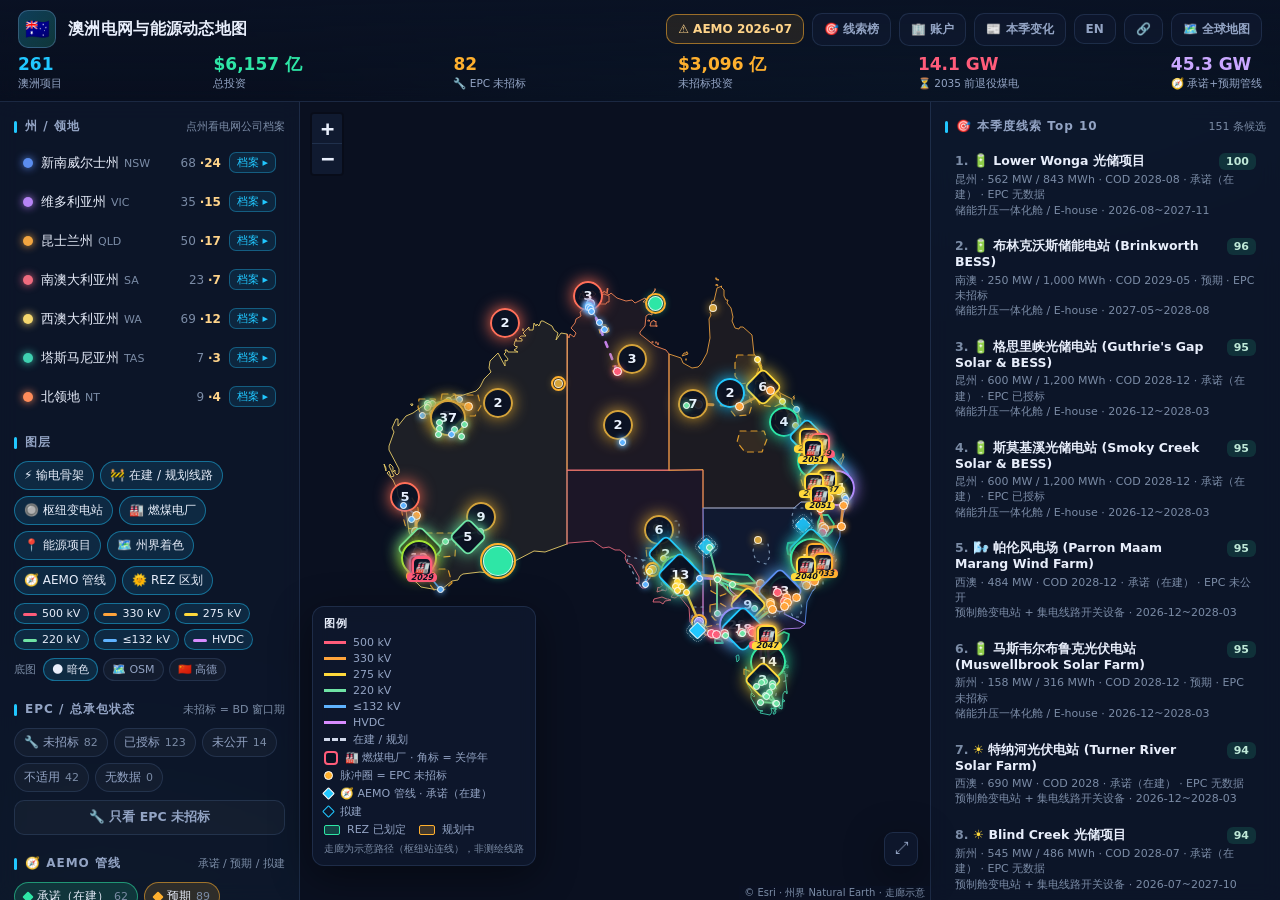
==== au.html @ c218b04b "澳洲地图：顶栏「数据截至」胶囊 + CI 新鲜度覆盖 AEMO 管线 / 煤电表 · 线索分校准（无数据≠未公开、本季升级 +4、示意坐标 −2）· TNSP 名称归一 · ⏰🔥⬆️ BD 快捷筛选 " ====
<!DOCTYPE html>
<html lang="zh-CN">
<head>
  <meta charset="UTF-8">
  <meta name="viewport" content="width=device-width, initial-scale=1.0, viewport-fit=cover">
  <title>澳洲电网与能源动态地图 · Australia Grid &amp; Energy Map</title>
  <meta name="description" content="澳大利亚电网与能源动态地图：输电骨架、州与电网公司档案、燃煤退役倒计时、EPC 未招标窗口期项目。Australia grid &amp; energy BD map — transmission backbone, state network companies, coal retirement countdown, pre-tender EPC opportunities.">
  <meta name="theme-color" content="#060b18">
  <meta property="og:type" content="website">
  <meta property="og:title" content="澳洲电网与能源动态地图">
  <meta property="og:description" content="输电骨架 · 州与电网公司 · 燃煤退役倒计时 · EPC 未招标窗口期">
  <meta property="og:image" content="assets/og-cover.png">
  <meta property="og:image:width" content="1200">
  <meta property="og:image:height" content="630">
  <meta name="twitter:card" content="summary_large_image">
  <meta name="twitter:image" content="assets/og-cover.png">
  <link rel="icon" type="image/svg+xml" href="favicon.svg">
  <link rel="manifest" href="manifest.json">
  <link rel="apple-touch-icon" href="assets/icon-192.png">
  <link rel="stylesheet" href="lib/leaflet.css">
  <link rel="stylesheet" href="lib/MarkerCluster.css">
  <link rel="stylesheet" href="lib/MarkerCluster.Default.css">
  <link rel="stylesheet" href="css/au.css?v=4">
</head>
<body>
  <!-- 首屏加载态：底图瓦片到位（或超时）后淡出 -->
  <div class="app-loader" id="au-loader" aria-live="polite">
    <div class="al-logo">🇦🇺</div>
    <div class="al-spin"></div>
    <div class="al-text">澳洲电网与能源动态地图<span>加载电网骨架 · 州档案 · 项目数据…</span></div>
  </div>

  <div class="app" id="app">
    <header class="topbar">
      <div class="brand">
        <div class="logo">🇦🇺</div>
        <div class="brand-text">
          <h1 id="t-title">澳洲电网与能源动态地图</h1>
          <div class="sub" id="t-sub">输电骨架 · 州与电网公司 · 燃煤退役倒计时 · EPC 窗口期 · AEMO 管线 · REZ · 🎯 BD 线索榜</div>
        </div>
      </div>
      <!-- 窄屏：KPI 默认收起，点「📊 数据」展开（给地图让出高度） -->
      <button class="tbtn kpi-toggle" id="kpi-toggle" aria-expanded="false" aria-controls="kpis" aria-label="展开 / 收起关键数据">📊 数据 ▾</button>
      <div class="kpis" id="kpis">
        <div class="kpi"><div class="num accent" id="kpi-proj">0</div><div class="lab" id="lab-proj">澳洲项目</div></div>
        <div class="kpi"><div class="num good" id="kpi-inv">0</div><div class="lab" id="lab-inv">总投资</div></div>
        <div class="kpi"><div class="num warn" id="kpi-open">0</div><div class="lab" id="lab-open">🔧 EPC 未招标</div></div>
        <div class="kpi"><div class="num warn" id="kpi-open-inv">0</div><div class="lab" id="lab-open-inv">未招标投资</div></div>
        <div class="kpi"><div class="num hot" id="kpi-coal">0</div><div class="lab" id="lab-coal">⏳ 2035 前退役煤电</div></div>
        <div class="kpi"><div class="num pipe" id="kpi-pipe">0</div><div class="lab" id="lab-pipe">🧭 承诺+预期管线</div></div>
      </div>
      <div class="top-actions">
        <span class="tbtn fresh" id="fresh-pill" title="数据截至">📅 AEMO</span>
        <button class="tbtn" id="btn-leads" title="本季度 Top 50 BD 线索（产品匹配 × 采购窗口 × 状态/EPC）">🎯 线索榜</button>
        <button class="tbtn" id="btn-accounts" title="业主作战地图 + EPC / 总承包商账户">🏢 账户</button>
        <button class="tbtn" id="btn-changes" title="AEMO 管线季度差异：新增 / 升级为承诺 / 容量变化 / 不再出现">📰 本季变化</button>
        <button class="tbtn" id="btn-lang" aria-label="中文 / English" title="中文 / English">EN</button>
        <button class="tbtn" id="btn-share" aria-label="复制当前视图链接" title="复制当前视图链接">🔗</button>
        <a class="tbtn" id="btn-world" href="index.html" aria-label="返回全球地图">🗺️ 全球地图</a>
      </div>
    </header>

    <div class="body">
      <!-- 左：筛选 -->
      <aside class="panel left" id="left-panel" aria-label="筛选面板">
        <div class="drawer-head"><span class="drawer-handle" aria-hidden="true"></span><span class="drawer-title" id="drawer-title-l">🔍 筛选</span><button class="drawer-close" id="drawer-close-l" aria-label="收起筛选面板">✕ 收起</button></div>
        <div class="block">
          <div class="block-title" id="t-states">州 / 领地 <span class="count" id="states-hint">点州看电网公司档案</span></div>
          <div class="state-list" id="state-list"></div>
        </div>
        <div class="block">
          <div class="block-title" id="t-layers">图层</div>
          <div class="chip-row" id="layer-chips">
            <button class="chip on" data-layer="grid" aria-pressed="true">⚡ 输电骨架</button>
            <button class="chip on" data-layer="planned" aria-pressed="true">🚧 在建 / 规划线路</button>
            <button class="chip on" data-layer="nodes" aria-pressed="true">🔘 枢纽变电站</button>
            <button class="chip on" data-layer="coal" aria-pressed="true">🏭 燃煤电厂</button>
            <button class="chip on" data-layer="projects" aria-pressed="true">📍 能源项目</button>
            <button class="chip on" data-layer="fill" aria-pressed="true">🗺️ 州界着色</button>
            <button class="chip on" data-layer="pipe" aria-pressed="true">🧭 AEMO 管线</button>
            <button class="chip on" data-layer="rez" aria-pressed="true">🌞 REZ 区划</button>
          </div>
          <div class="kv-row" id="kv-chips" role="group" aria-label="电压等级"></div>
          <!-- 底图：暗色 Esri / OSM / 高德（大陆访客按时区默认高德；au.js 填充） -->
          <div class="kv-row bm-row" id="bm-chips" role="group" aria-label="底图"></div>
          <!-- 窄屏：地图上的浮动图例隐藏，同一份图例画在这里 -->
          <div class="map-legend inline" id="legend-inline" aria-label="图例"></div>
        </div>
        <div class="block">
          <div class="block-title" id="t-epc">EPC / 总承包状态 <span class="count" id="epc-hint">未招标 = BD 窗口期</span></div>
          <div class="chip-row" id="epc-chips"></div>
          <button class="tgl epc-open-btn" id="btn-epc-open" aria-pressed="false">🔧 只看 EPC 未招标</button>
        </div>
        <div class="block">
          <div class="block-title" id="t-pipe">🧭 AEMO 管线 <span class="count" id="pipe-hint">承诺 / 预期 / 拟建</span></div>
          <div class="chip-row" id="pl-status-chips"></div>
          <div class="chip-row" id="pl-fuel-chips" style="margin-top:6px"></div>
          <!-- BD 快捷筛选：⏰ 采购窗口进行中 / 🔥 线索分 ≥75 / ⬆️ 本季升级为承诺（au.js 填充，计数 = 当前基础筛选下） -->
          <div class="chip-row" id="pl-quick-chips" style="margin-top:6px" role="group" aria-label="BD 快捷筛选"></div>
          <div class="chip-row" id="pl-owner-row" style="margin-top:6px" hidden><button class="chip on owner-pill" id="pl-owner-pill" aria-pressed="true" title="清除业主筛选"></button></div>
        </div>
        <div class="block">
          <div class="block-title" id="t-cats">能源品类</div>
          <div class="cat-list" id="cat-list"></div>
        </div>
        <div class="block">
          <div class="block-title" id="t-status">项目状态</div>
          <div class="chip-row" id="status-chips"></div>
        </div>
        <div class="block">
          <div class="block-title" id="t-year">年份</div>
          <div class="chip-row" id="year-presets">
            <button class="chip on" data-preset="all" aria-pressed="true">全部</button>
            <button class="chip" data-preset="recent" aria-pressed="false">🆕 近一年</button>
            <button class="chip" data-preset="future" aria-pressed="false">未来 2027+</button>
          </div>
        </div>
        <div class="block">
          <div class="search"><span class="ico">🔍</span><input id="q" type="search" placeholder="搜项目 / 业主 / EPC / 拼音…" aria-label="搜索项目"></div>
          <button class="btn-reset" id="btn-reset">↺ 重置全部筛选</button>
        </div>
        <div class="credit">数据：AEMO Generation Information（2026-07，季度差异见 📰 本季变化）+ KCI · AEMO ISP · TNSP/DNSP 规划报告 · 业主公告 · 自建项目库 · 州界 Natural Earth · 地名 Australian Postcodes（走廊为示意，非测绘线路；管线示意坐标按所在地 / 接入站放置）</div>
      </aside>

      <!-- 中：地图 -->
      <main class="map-wrap">
        <div id="map" role="region" aria-label="澳洲能源地图"></div>
        <div class="map-legend" id="map-legend"></div>
        <div class="card" id="card" role="region" aria-label="详情卡"></div>
        <button class="fab fab-l" id="fab-filters" aria-label="展开 / 收起筛选" aria-expanded="false">🔍 筛选</button>
        <button class="fab fab-r" id="fab-dash" aria-label="展开 / 收起看板" aria-expanded="false">📊 看板</button>
        <button class="home" id="btn-home" title="复位视图" aria-label="复位视图">⤢</button>
      </main>

      <!-- 右：看板 -->
      <aside class="panel right" id="right-panel" aria-label="看板">
        <div class="drawer-head"><span class="drawer-handle" aria-hidden="true"></span><span class="drawer-title" id="drawer-title-r">📊 看板</span><button class="drawer-close" id="drawer-close-r" aria-label="收起看板">✕ 收起</button></div>
        <div class="block">
          <div class="block-title" id="t-leads">🎯 本季度线索 Top 10 <span class="count" id="leads-sum"></span></div>
          <div class="opp-list" id="lead-list"></div>
          <button class="btn-more" id="btn-leads-more">查看 Top 50 / 导出 CSV ▸</button>
        </div>
        <div class="block">
          <div class="block-title" id="t-coal">⏳ 燃煤退役倒计时 <span class="count" id="coal-sum"></span></div>
          <div class="coal-bands" id="coal-bands"></div>
          <div class="coal-list" id="coal-list"></div>
        </div>
        <div class="block">
          <div class="block-title" id="t-opps">🔧 EPC 未招标机会榜 <span class="count" id="opps-sum"></span></div>
          <div class="opp-list" id="opp-list"></div>
        </div>
        <div class="block">
          <div class="block-title" id="t-pipe-r">🧭 AEMO 管线 · 当前筛选 <span class="count" id="pipe-sum"></span></div>
          <div class="coal-bands" id="pipe-bands"></div>
          <div class="bars" id="pipe-fuel"></div>
          <div class="opp-list" id="pipe-list" style="margin-top:8px"></div>
        </div>
        <div class="block">
          <div class="block-title" id="t-changes">📰 本季变化 <span class="count" id="changes-sum"></span></div>
          <div class="coal-bands ch" id="changes-bands"></div>
          <button class="btn-more" id="btn-changes-more">查看明细 / 导出简报 ▸</button>
        </div>
        <div class="block">
          <div class="block-title" id="t-zones">🌞 可再生能源区 REZ <span class="count" id="zone-sum"></span></div>
          <div class="line-list" id="zone-list"></div>
        </div>
        <div class="block">
          <div class="block-title" id="t-mix">📊 当前筛选 · 品类投资</div>
          <div class="bars" id="cat-bars"></div>
        </div>
        <div class="block">
          <div class="block-title" id="t-lines">🚧 在建 / 规划输电工程</div>
          <div class="line-list" id="line-list"></div>
        </div>
      </aside>
    </div>
    <!-- 窄屏抽屉遮罩：点击即收起抽屉 -->
    <div class="drawer-backdrop" id="drawer-backdrop" aria-hidden="true"></div>
  </div>

  <!-- 宽面板：🎯 线索榜 / 🏢 账户 / 📰 本季变化（au.js 填充；Esc / 点遮罩关闭）-->
  <div class="modal" id="modal" role="dialog" aria-modal="true" aria-label="面板" hidden><div class="modal-box" id="modal-box"></div></div>

  <!-- 库（Leaflet + 聚合）-->
  <script defer src="lib/leaflet.js"></script>
  <script defer src="lib/leaflet.markercluster.js"></script>
  <!-- 数据层（与 index.html 同序）-->
  <script defer src="js/data.js"></script>
  <script defer src="js/data-extra.js"></script>
  <script defer src="js/data-brazil.js"></script>
  <script defer src="js/data-mideast.js"></script>
  <script defer src="js/data-russia-ca.js"></script>
  <script defer src="js/data-clients.js"></script>
  <script defer src="js/data-brazil-future.js"></script>
  <script defer src="js/data-saudi-future.js"></script>
  <script defer src="js/data-seasia.js"></script>
  <script defer src="js/data-africa.js"></script>
  <script defer src="js/data-oceania.js"></script>
  <script defer src="js/data-europe.js"></script>
  <script defer src="js/data-nuclear.js"></script>
  <script defer src="js/data-northam.js"></script>
  <script defer src="js/data-southasia.js"></script>
  <script defer src="js/data-china-future.js"></script>
  <script defer src="js/data-clients2.js"></script>
  <script defer src="js/data-refresh2606.js"></script>
  <script defer src="js/data-refresh2606b.js"></script>
  <script defer src="js/data-refresh2606c.js"></script>
  <script defer src="js/data-clients3.js"></script>
  <script defer src="js/data-mining2607.js"></script>
  <script defer src="js/data-mining2608.js"></script>
  <script defer src="js/data-australia2608.js"></script>
  <script defer src="js/data-clients-mining.js"></script>
  <script defer src="js/data-refresh2607.js"></script>
  <script defer src="js/data-refresh2608.js"></script>
  <script defer src="js/progress.js"></script>
  <script defer src="js/pinyin-map.js"></script>
  <script defer src="js/util.js"></script>
  <!-- 澳洲专属层：州界（Natural Earth）+ 州电网公司档案 + 输电骨架 + 燃煤机组 -->
  <script defer src="lib/au-states.js"></script>
  <script defer src="js/au-states.js"></script>
  <script defer src="js/au-grid.js"></script>
  <script defer src="js/au-coal.js"></script>
  <script defer src="js/au-pipeline.js"></script>
  <script defer src="js/au-rez.js"></script>
  <script defer src="js/au-changes.js"></script>
  <script defer src="js/au.js?v=5"></script>
  <!-- PWA：注册 Service Worker（离线 + 重访秒开）。失败静默。 -->
  <script>
    if ('serviceWorker' in navigator) {
      window.addEventListener('load', function () { navigator.serviceWorker.register('sw.js').catch(function () {}); });
    }
  </script>
</body>
</html>
---- lib/leaflet.css ----
/* required styles */

.leaflet-pane,
.leaflet-tile,
.leaflet-marker-icon,
.leaflet-marker-shadow,
.leaflet-tile-container,
.leaflet-pane > svg,
.leaflet-pane > canvas,
.leaflet-zoom-box,
.leaflet-image-layer,
.leaflet-layer {
	position: absolute;
	left: 0;
	top: 0;
	}
.leaflet-container {
	overflow: hidden;
	}
.leaflet-tile,
.leaflet-marker-icon,
.leaflet-marker-shadow {
	-webkit-user-select: none;
	   -moz-user-select: none;
	        user-select: none;
	  -webkit-user-drag: none;
	}
/* Prevents IE11 from highlighting tiles in blue */
.leaflet-tile::selection {
	background: transparent;
}
/* Safari renders non-retina tile on retina better with this, but Chrome is worse */
.leaflet-safari .leaflet-tile {
	image-rendering: -webkit-optimize-contrast;
	}
/* hack that prevents hw layers "stretching" when loading new tiles */
.leaflet-safari .leaflet-tile-container {
	width: 1600px;
	height: 1600px;
	-webkit-transform-origin: 0 0;
	}
.leaflet-marker-icon,
.leaflet-marker-shadow {
	display: block;
	}
/* .leaflet-container svg: reset svg max-width decleration shipped in Joomla! (joomla.org) 3.x */
/* .leaflet-container img: map is broken in FF if you have max-width: 100% on tiles */
.leaflet-container .leaflet-overlay-pane svg {
	max-width: none !important;
	max-height: none !important;
	}
.leaflet-container .leaflet-marker-pane img,
.leaflet-container .leaflet-shadow-pane img,
.leaflet-container .leaflet-tile-pane img,
.leaflet-container img.leaflet-image-layer,
.leaflet-container .leaflet-tile {
	max-width: none !important;
	max-height: none !important;
	width: auto;
	padding: 0;
	}

.leaflet-container img.leaflet-tile {
	/* See: https://bugs.chromium.org/p/chromium/issues/detail?id=600120 */
	mix-blend-mode: plus-lighter;
}

.leaflet-container.leaflet-touch-zoom {
	-ms-touch-action: pan-x pan-y;
	touch-action: pan-x pan-y;
	}
.leaflet-container.leaflet-touch-drag {
	-ms-touch-action: pinch-zoom;
	/* Fallback for FF which doesn't support pinch-zoom */
	touch-action: none;
	touch-action: pinch-zoom;
}
.leaflet-container.leaflet-touch-drag.leaflet-touch-zoom {
	-ms-touch-action: none;
	touch-action: none;
}
.leaflet-container {
	-webkit-tap-highlight-color: transparent;
}
.leaflet-container a {
	-webkit-tap-highlight-color: rgba(51, 181, 229, 0.4);
}
.leaflet-tile {
	filter: inherit;
	visibility: hidden;
	}
.leaflet-tile-loaded {
	visibility: inherit;
	}
.leaflet-zoom-box {
	width: 0;
	height: 0;
	-moz-box-sizing: border-box;
	     box-sizing: border-box;
	z-index: 800;
	}
/* workaround for https://bugzilla.mozilla.org/show_bug.cgi?id=888319 */
.leaflet-overlay-pane svg {
	-moz-user-select: none;
	}

.leaflet-pane         { z-index: 400; }

.leaflet-tile-pane    { z-index: 200; }
.leaflet-overlay-pane { z-index: 400; }
.leaflet-shadow-pane  { z-index: 500; }
.leaflet-marker-pane  { z-index: 600; }
.leaflet-tooltip-pane   { z-index: 650; }
.leaflet-popup-pane   { z-index: 700; }

.leaflet-map-pane canvas { z-index: 100; }
.leaflet-map-pane svg    { z-index: 200; }

.leaflet-vml-shape {
	width: 1px;
	height: 1px;
	}
.lvml {
	behavior: url(#default#VML);
	display: inline-block;
	position: absolute;
	}


/* control positioning */

.leaflet-control {
	position: relative;
	z-index: 800;
	pointer-events: visiblePainted; /* IE 9-10 doesn't have auto */
	pointer-events: auto;
	}
.leaflet-top,
.leaflet-bottom {
	position: absolute;
	z-index: 1000;
	pointer-events: none;
	}
.leaflet-top {
	top: 0;
	}
.leaflet-right {
	right: 0;
	}
.leaflet-bottom {
	bottom: 0;
	}
.leaflet-left {
	left: 0;
	}
.leaflet-control {
	float: left;
	clear: both;
	}
.leaflet-right .leaflet-control {
	float: right;
	}
.leaflet-top .leaflet-control {
	margin-top: 10px;
	}
.leaflet-bottom .leaflet-control {
	margin-bottom: 10px;
	}
.leaflet-left .leaflet-control {
	margin-left: 10px;
	}
.leaflet-right .leaflet-control {
	margin-right: 10px;
	}


/* zoom and fade animations */

.leaflet-fade-anim .leaflet-popup {
	opacity: 0;
	-webkit-transition: opacity 0.2s linear;
	   -moz-transition: opacity 0.2s linear;
	        transition: opacity 0.2s linear;
	}
.leaflet-fade-anim .leaflet-map-pane .leaflet-popup {
	opacity: 1;
	}
.leaflet-zoom-animated {
	-webkit-transform-origin: 0 0;
	    -ms-transform-origin: 0 0;
	        transform-origin: 0 0;
	}
svg.leaflet-zoom-animated {
	will-change: transform;
}

.leaflet-zoom-anim .leaflet-zoom-animated {
	-webkit-transition: -webkit-transform 0.25s cubic-bezier(0,0,0.25,1);
	   -moz-transition:    -moz-transform 0.25s cubic-bezier(0,0,0.25,1);
	        transition:         transform 0.25s cubic-bezier(0,0,0.25,1);
	}
.leaflet-zoom-anim .leaflet-tile,
.leaflet-pan-anim .leaflet-tile {
	-webkit-transition: none;
	   -moz-transition: none;
	        transition: none;
	}

.leaflet-zoom-anim .leaflet-zoom-hide {
	visibility: hidden;
	}


/* cursors */

.leaflet-interactive {
	cursor: pointer;
	}
.leaflet-grab {
	cursor: -webkit-grab;
	cursor:    -moz-grab;
	cursor:         grab;
	}
.leaflet-crosshair,
.leaflet-crosshair .leaflet-interactive {
	cursor: crosshair;
	}
.leaflet-popup-pane,
.leaflet-control {
	cursor: auto;
	}
.leaflet-dragging .leaflet-grab,
.leaflet-dragging .leaflet-grab .leaflet-interactive,
.leaflet-dragging .leaflet-marker-draggable {
	cursor: move;
	cursor: -webkit-grabbing;
	cursor:    -moz-grabbing;
	cursor:         grabbing;
	}

/* marker & overlays interactivity */
.leaflet-marker-icon,
.leaflet-marker-shadow,
.leaflet-image-layer,
.leaflet-pane > svg path,
.leaflet-tile-container {
	pointer-events: none;
	}

.leaflet-marker-icon.leaflet-interactive,
.leaflet-image-layer.leaflet-interactive,
.leaflet-pane > svg path.leaflet-interactive,
svg.leaflet-image-layer.leaflet-interactive path {
	pointer-events: visiblePainted; /* IE 9-10 doesn't have auto */
	pointer-events: auto;
	}

/* visual tweaks */

.leaflet-container {
	background: #ddd;
	outline-offset: 1px;
	}
.leaflet-container a {
	color: #0078A8;
	}
.leaflet-zoom-box {
	border: 2px dotted #38f;
	background: rgba(255,255,255,0.5);
	}


/* general typography */
.leaflet-container {
	font-family: "Helvetica Neue", Arial, Helvetica, sans-serif;
	font-size: 12px;
	font-size: 0.75rem;
	line-height: 1.5;
	}


/* general toolbar styles */

.leaflet-bar {
	box-shadow: 0 1px 5px rgba(0,0,0,0.65);
	border-radius: 4px;
	}
.leaflet-bar a {
	background-color: #fff;
	border-bottom: 1px solid #ccc;
	width: 26px;
	height: 26px;
	line-height: 26px;
	display: block;
	text-align: center;
	text-decoration: none;
	color: black;
	}
.leaflet-bar a,
.leaflet-control-layers-toggle {
	background-position: 50% 50%;
	background-repeat: no-repeat;
	display: block;
	}
.leaflet-bar a:hover,
.leaflet-bar a:focus {
	background-color: #f4f4f4;
	}
.leaflet-bar a:first-child {
	border-top-left-radius: 4px;
	border-top-right-radius: 4px;
	}
.leaflet-bar a:last-child {
	border-bottom-left-radius: 4px;
	border-bottom-right-radius: 4px;
	border-bottom: none;
	}
.leaflet-bar a.leaflet-disabled {
	cursor: default;
	background-color: #f4f4f4;
	color: #bbb;
	}

.leaflet-touch .leaflet-bar a {
	width: 30px;
	height: 30px;
	line-height: 30px;
	}
.leaflet-touch .leaflet-bar a:first-child {
	border-top-left-radius: 2px;
	border-top-right-radius: 2px;
	}
.leaflet-touch .leaflet-bar a:last-child {
	border-bottom-left-radius: 2px;
	border-bottom-right-radius: 2px;
	}

/* zoom control */

.leaflet-control-zoom-in,
.leaflet-control-zoom-out {
	font: bold 18px 'Lucida Console', Monaco, monospace;
	text-indent: 1px;
	}

.leaflet-touch .leaflet-control-zoom-in, .leaflet-touch .leaflet-control-zoom-out  {
	font-size: 22px;
	}


/* layers control */

.leaflet-control-layers {
	box-shadow: 0 1px 5px rgba(0,0,0,0.4);
	background: #fff;
	border-radius: 5px;
	}
.leaflet-control-layers-toggle {
	background-image: url(images/layers.png);
	width: 36px;
	height: 36px;
	}
.leaflet-retina .leaflet-control-layers-toggle {
	background-image: url(images/layers-2x.png);
	background-size: 26px 26px;
	}
.leaflet-touch .leaflet-control-layers-toggle {
	width: 44px;
	height: 44px;
	}
.leaflet-control-layers .leaflet-control-layers-list,
.leaflet-control-layers-expanded .leaflet-control-layers-toggle {
	display: none;
	}
.leaflet-control-layers-expanded .leaflet-control-layers-list {
	display: block;
	position: relative;
	}
.leaflet-control-layers-expanded {
	padding: 6px 10px 6px 6px;
	color: #333;
	background: #fff;
	}
.leaflet-control-layers-scrollbar {
	overflow-y: scroll;
	overflow-x: hidden;
	padding-right: 5px;
	}
.leaflet-control-layers-selector {
	margin-top: 2px;
	position: relative;
	top: 1px;
	}
.leaflet-control-layers label {
	display: block;
	font-size: 13px;
	font-size: 1.08333em;
	}
.leaflet-control-layers-separator {
	height: 0;
	border-top: 1px solid #ddd;
	margin: 5px -10px 5px -6px;
	}

/* Default icon URLs */
.leaflet-default-icon-path { /* used only in path-guessing heuristic, see L.Icon.Default */
	background-image: url(images/marker-icon.png);
	}


/* attribution and scale controls */

.leaflet-container .leaflet-control-attribution {
	background: #fff;
	background: rgba(255, 255, 255, 0.8);
	margin: 0;
	}
.leaflet-control-attribution,
.leaflet-control-scale-line {
	padding: 0 5px;
	color: #333;
	line-height: 1.4;
	}
.leaflet-control-attribution a {
	text-decoration: none;
	}
.leaflet-control-attribution a:hover,
.leaflet-control-attribution a:focus {
	text-decoration: underline;
	}
.leaflet-attribution-flag {
	display: inline !important;
	vertical-align: baseline !important;
	width: 1em;
	height: 0.6669em;
	}
.leaflet-left .leaflet-control-scale {
	margin-left: 5px;
	}
.leaflet-bottom .leaflet-control-scale {
	margin-bottom: 5px;
	}
.leaflet-control-scale-line {
	border: 2px solid #777;
	border-top: none;
	line-height: 1.1;
	padding: 2px 5px 1px;
	white-space: nowrap;
	-moz-box-sizing: border-box;
	     box-sizing: border-box;
	background: rgba(255, 255, 255, 0.8);
	text-shadow: 1px 1px #fff;
	}
.leaflet-control-scale-line:not(:first-child) {
	border-top: 2px solid #777;
	border-bottom: none;
	margin-top: -2px;
	}
.leaflet-control-scale-line:not(:first-child):not(:last-child) {
	border-bottom: 2px solid #777;
	}

.leaflet-touch .leaflet-control-attribution,
.leaflet-touch .leaflet-control-layers,
.leaflet-touch .leaflet-bar {
	box-shadow: none;
	}
.leaflet-touch .leaflet-control-layers,
.leaflet-touch .leaflet-bar {
	border: 2px solid rgba(0,0,0,0.2);
	background-clip: padding-box;
	}


/* popup */

.leaflet-popup {
	position: absolute;
	text-align: center;
	margin-bottom: 20px;
	}
.leaflet-popup-content-wrapper {
	padding: 1px;
	text-align: left;
	border-radius: 12px;
	}
.leaflet-popup-content {
	margin: 13px 24px 13px 20px;
	line-height: 1.3;
	font-size: 13px;
	font-size: 1.08333em;
	min-height: 1px;
	}
.leaflet-popup-content p {
	margin: 17px 0;
	margin: 1.3em 0;
	}
.leaflet-popup-tip-container {
	width: 40px;
	height: 20px;
	position: absolute;
	left: 50%;
	margin-top: -1px;
	margin-left: -20px;
	overflow: hidden;
	pointer-events: none;
	}
.leaflet-popup-tip {
	width: 17px;
	height: 17px;
	padding: 1px;

	margin: -10px auto 0;
	pointer-events: auto;

	-webkit-transform: rotate(45deg);
	   -moz-transform: rotate(45deg);
	    -ms-transform: rotate(45deg);
	        transform: rotate(45deg);
	}
.leaflet-popup-content-wrapper,
.leaflet-popup-tip {
	background: white;
	color: #333;
	box-shadow: 0 3px 14px rgba(0,0,0,0.4);
	}
.leaflet-container a.leaflet-popup-close-button {
	position: absolute;
	top: 0;
	right: 0;
	border: none;
	text-align: center;
	width: 24px;
	height: 24px;
	font: 16px/24px Tahoma, Verdana, sans-serif;
	color: #757575;
	text-decoration: none;
	background: transparent;
	}
.leaflet-container a.leaflet-popup-close-button:hover,
.leaflet-container a.leaflet-popup-close-button:focus {
	color: #585858;
	}
.leaflet-popup-scrolled {
	overflow: auto;
	}

.leaflet-oldie .leaflet-popup-content-wrapper {
	-ms-zoom: 1;
	}
.leaflet-oldie .leaflet-popup-tip {
	width: 24px;
	margin: 0 auto;

	-ms-filter: "progid:DXImageTransform.Microsoft.Matrix(M11=0.70710678, M12=0.70710678, M21=-0.70710678, M22=0.70710678)";
	filter: progid:DXImageTransform.Microsoft.Matrix(M11=0.70710678, M12=0.70710678, M21=-0.70710678, M22=0.70710678);
	}

.leaflet-oldie .leaflet-control-zoom,
.leaflet-oldie .leaflet-control-layers,
.leaflet-oldie .leaflet-popup-content-wrapper,
.leaflet-oldie .leaflet-popup-tip {
	border: 1px solid #999;
	}


/* div icon */

.leaflet-div-icon {
	background: #fff;
	border: 1px solid #666;
	}


/* Tooltip */
/* Base styles for the element that has a tooltip */
.leaflet-tooltip {
	position: absolute;
	padding: 6px;
	background-color: #fff;
	border: 1px solid #fff;
	border-radius: 3px;
	color: #222;
	white-space: nowrap;
	-webkit-user-select: none;
	-moz-user-select: none;
	-ms-user-select: none;
	user-select: none;
	pointer-events: none;
	box-shadow: 0 1px 3px rgba(0,0,0,0.4);
	}
.leaflet-tooltip.leaflet-interactive {
	cursor: pointer;
	pointer-events: auto;
	}
.leaflet-tooltip-top:before,
.leaflet-tooltip-bottom:before,
.leaflet-tooltip-left:before,
.leaflet-tooltip-right:before {
	position: absolute;
	pointer-events: none;
	border: 6px solid transparent;
	background: transparent;
	content: "";
	}

/* Directions */

.leaflet-tooltip-bottom {
	margin-top: 6px;
}
.leaflet-tooltip-top {
	margin-top: -6px;
}
.leaflet-tooltip-bottom:before,
.leaflet-tooltip-top:before {
	left: 50%;
	margin-left: -6px;
	}
.leaflet-tooltip-top:before {
	bottom: 0;
	margin-bottom: -12px;
	border-top-color: #fff;
	}
.leaflet-tooltip-bottom:before {
	top: 0;
	margin-top: -12px;
	margin-left: -6px;
	border-bottom-color: #fff;
	}
.leaflet-tooltip-left {
	margin-left: -6px;
}
.leaflet-tooltip-right {
	margin-left: 6px;
}
.leaflet-tooltip-left:before,
.leaflet-tooltip-right:before {
	top: 50%;
	margin-top: -6px;
	}
.leaflet-tooltip-left:before {
	right: 0;
	margin-right: -12px;
	border-left-color: #fff;
	}
.leaflet-tooltip-right:before {
	left: 0;
	margin-left: -12px;
	border-right-color: #fff;
	}

/* Printing */

@media print {
	/* Prevent printers from removing background-images of controls. */
	.leaflet-control {
		-webkit-print-color-adjust: exact;
		print-color-adjust: exact;
		}
	}
---- lib/MarkerCluster.css ----
.leaflet-cluster-anim .leaflet-marker-icon, .leaflet-cluster-anim .leaflet-marker-shadow {
	-webkit-transition: -webkit-transform 0.3s ease-out, opacity 0.3s ease-in;
	-moz-transition: -moz-transform 0.3s ease-out, opacity 0.3s ease-in;
	-o-transition: -o-transform 0.3s ease-out, opacity 0.3s ease-in;
	transition: transform 0.3s ease-out, opacity 0.3s ease-in;
}

.leaflet-cluster-spider-leg {
	/* stroke-dashoffset (duration and function) should match with leaflet-marker-icon transform in order to track it exactly */
	-webkit-transition: -webkit-stroke-dashoffset 0.3s ease-out, -webkit-stroke-opacity 0.3s ease-in;
	-moz-transition: -moz-stroke-dashoffset 0.3s ease-out, -moz-stroke-opacity 0.3s ease-in;
	-o-transition: -o-stroke-dashoffset 0.3s ease-out, -o-stroke-opacity 0.3s ease-in;
	transition: stroke-dashoffset 0.3s ease-out, stroke-opacity 0.3s ease-in;
}
---- lib/MarkerCluster.Default.css ----
.marker-cluster-small {
	background-color: rgba(181, 226, 140, 0.6);
	}
.marker-cluster-small div {
	background-color: rgba(110, 204, 57, 0.6);
	}

.marker-cluster-medium {
	background-color: rgba(241, 211, 87, 0.6);
	}
.marker-cluster-medium div {
	background-color: rgba(240, 194, 12, 0.6);
	}

.marker-cluster-large {
	background-color: rgba(253, 156, 115, 0.6);
	}
.marker-cluster-large div {
	background-color: rgba(241, 128, 23, 0.6);
	}

	/* IE 6-8 fallback colors */
.leaflet-oldie .marker-cluster-small {
	background-color: rgb(181, 226, 140);
	}
.leaflet-oldie .marker-cluster-small div {
	background-color: rgb(110, 204, 57);
	}

.leaflet-oldie .marker-cluster-medium {
	background-color: rgb(241, 211, 87);
	}
.leaflet-oldie .marker-cluster-medium div {
	background-color: rgb(240, 194, 12);
	}

.leaflet-oldie .marker-cluster-large {
	background-color: rgb(253, 156, 115);
	}
.leaflet-oldie .marker-cluster-large div {
	background-color: rgb(241, 128, 23);
}

.marker-cluster {
	background-clip: padding-box;
	border-radius: 20px;
	}
.marker-cluster div {
	width: 30px;
	height: 30px;
	margin-left: 5px;
	margin-top: 5px;

	text-align: center;
	border-radius: 15px;
	font: 12px "Helvetica Neue", Arial, Helvetica, sans-serif;
	}
.marker-cluster span {
	line-height: 30px;
	}
---- css/au.css ----
/* ============================================================
 * 澳洲电网与能源动态地图（au.html）—— 样式
 * 与 styles.css 同一套暗色「指挥中心」设计令牌；三栏布局：筛选 | 地图 | 看板
 * ============================================================ */
:root {
  --bg: #060b18;
  --bg-2: #0a1224;
  --panel: rgba(16, 26, 48, 0.72);
  --panel-solid: #101a30;
  --border: rgba(120, 160, 220, 0.16);
  --border-strong: rgba(120, 160, 220, 0.34);
  --txt: #e8eefb;
  --txt-dim: #93a4c4;
  --txt-faint: #7b8ca6; /* 辅助文字：对 --bg / #101a30 卡底对比度 ≥5:1（WCAG AA），勿调暗 */
  --accent: #21c7ff;
  --good: #2ee6a6;
  --warn: #ffb02e;
  --hot: #ff5c7a;
  --plan: #5f718f;
  --shadow: 0 10px 40px rgba(0, 0, 0, 0.45);
  --radius: 14px;
}
* { box-sizing: border-box; }
html, body { margin: 0; height: 100%; overflow: hidden; color: var(--txt);
  background: radial-gradient(1200px 700px at 72% -10%, rgba(33, 199, 255, 0.10), transparent 60%),
    radial-gradient(900px 600px at 8% 110%, rgba(46, 230, 166, 0.08), transparent 60%), var(--bg);
  font-family: "PingFang SC", "Microsoft YaHei", "HarmonyOS Sans SC", "Segoe UI", system-ui, sans-serif; font-size: 14px; }
button { font-family: inherit; }

/* ---------- 骨架 ---------- */
/* 网格列用 minmax(0,1fr)：顶栏里一堆 nowrap 内容的「最小内容宽度」不能把整页撑得比视口宽
   （否则 html,body 的 overflow:hidden 会悄悄裁掉右栏与浮钮——1440px 桌面曾被裁 93px、手机裁掉整个 📊 看板钮） */
.app { height: 100vh; height: 100dvh; display: grid; grid-template-rows: auto 1fr; grid-template-columns: minmax(0, 1fr); }
.topbar { display: flex; align-items: center; gap: 18px; padding: 10px 18px; min-width: 0; border-bottom: 1px solid var(--border);
  background: linear-gradient(180deg, rgba(10, 18, 36, 0.95), rgba(10, 18, 36, 0.6)); backdrop-filter: blur(8px); z-index: 20; }
.brand { display: flex; align-items: center; gap: 12px; min-width: 0; }
.brand .brand-text { min-width: 0; }
.brand .logo { width: 38px; height: 38px; flex: none; border-radius: 10px; display: grid; place-items: center; font-size: 20px;
  background: linear-gradient(135deg, rgba(33,199,255,0.25), rgba(46,230,166,0.18)); border: 1px solid var(--border-strong); }
.brand h1 { font-size: 16px; margin: 0; font-weight: 800; letter-spacing: .3px; white-space: nowrap; overflow: hidden; text-overflow: ellipsis; }
.brand .sub { font-size: 11px; color: var(--txt-dim); margin-top: 3px; white-space: nowrap; overflow: hidden; text-overflow: ellipsis; }
.kpis { display: flex; gap: 18px; margin-left: auto; min-width: 0; }
.kpi .num { white-space: nowrap; }
.kpi-toggle { display: none; }   /* 窄屏才显示的「📊 数据」开关（见 @media） */
.kpi { text-align: right; }
.kpi .num { font-size: 19px; font-weight: 800; line-height: 1; font-variant-numeric: tabular-nums; }
.kpi .lab { font-size: 10.5px; color: var(--txt-dim); margin-top: 4px; white-space: nowrap; }
.kpi .num.accent { color: var(--accent); } .kpi .num.good { color: var(--good); } .kpi .num.warn { color: var(--warn); } .kpi .num.hot { color: var(--hot); } .kpi .num.pipe { color: #c9a7ff; }
.top-actions { display: flex; gap: 8px; align-items: center; flex: none; }
.tbtn { padding: 7px 11px; font-size: 12px; font-weight: 600; color: var(--txt-dim); text-decoration: none; background: var(--panel);
  border: 1px solid var(--border); border-radius: 10px; cursor: pointer; white-space: nowrap; transition: all .15s; }
.tbtn:hover { color: var(--txt); border-color: var(--border-strong); }

.body { display: grid; grid-template-columns: 300px 1fr 350px; min-height: 0; }
.panel { overflow-y: auto; padding: 16px 14px 28px; background: var(--panel); backdrop-filter: blur(10px); scrollbar-width: thin; min-width: 0; }
.panel.left { border-right: 1px solid var(--border); }
.panel.right { border-left: 1px solid var(--border); }
/* 窄屏抽屉的把手 + 关闭钮（桌面隐藏）；遮罩只在抽屉打开时出现 */
.drawer-head { display: none; }
.drawer-backdrop { display: none; }
.block { margin-bottom: 20px; }
.block-title { display: flex; align-items: center; gap: 8px; font-size: 12px; font-weight: 700; letter-spacing: 1px; color: var(--txt-dim); margin-bottom: 10px; }
.block-title::before { content: ''; width: 3px; height: 12px; border-radius: 2px; background: var(--accent); }
.block-title .count { margin-left: auto; color: var(--txt-faint); font-size: 11px; letter-spacing: 0; font-weight: 500; }
.credit { font-size: 10.5px; color: var(--txt-faint); line-height: 1.5; margin-top: 10px; }

/* ---------- 芯片 / 按钮 ---------- */
.chip-row { display: flex; flex-wrap: wrap; gap: 6px; }
.chip { padding: 5px 9px; font-size: 12px; color: var(--txt-dim); background: rgba(255,255,255,0.03); border: 1px solid var(--border); border-radius: 999px; cursor: pointer; transition: all .15s; }
.chip:hover { color: var(--txt); border-color: var(--border-strong); }
.chip.on { color: var(--txt); background: rgba(33,199,255,0.12); border-color: rgba(33,199,255,0.45); }
.chip .ct { margin-left: 5px; color: var(--txt-faint); font-size: 11px; font-variant-numeric: tabular-nums; }
.chip.epc-open.on { background: rgba(255,176,46,0.16); border-color: rgba(255,176,46,0.6); color: #ffd48a; }
.kv-row { display: flex; flex-wrap: wrap; gap: 5px; margin-top: 8px; }
.kv-row .chip { padding: 3px 8px; font-size: 11px; }
.kv-row .chip i { display: inline-block; width: 14px; height: 3px; border-radius: 2px; vertical-align: middle; margin-right: 5px; background: var(--c); }
.kv-row .chip.off { opacity: .4; }
.tgl { width: 100%; margin-top: 8px; padding: 8px 10px; font-size: 12.5px; font-weight: 700; color: var(--txt-dim); background: rgba(255,255,255,0.03); border: 1px solid var(--border); border-radius: 10px; cursor: pointer; transition: all .15s; }
.tgl:hover { color: var(--txt); border-color: var(--border-strong); }
.tgl.on { color: #ffd48a; background: rgba(255,176,46,0.16); border-color: rgba(255,176,46,0.6); }
.btn-reset { width: 100%; margin-top: 10px; padding: 8px; font-size: 12px; color: var(--txt-dim); background: transparent; border: 1px dashed var(--border-strong); border-radius: 10px; cursor: pointer; }
.btn-reset:hover { color: var(--txt); }
.search { position: relative; }
.search input { width: 100%; padding: 9px 12px 9px 32px; font-size: 13px; color: var(--txt); background: rgba(255,255,255,0.04); border: 1px solid var(--border); border-radius: 10px; outline: none; font-family: inherit; }
.search input:focus { border-color: var(--accent); }
.search input::placeholder { color: var(--txt-faint); }
.search .ico { position: absolute; left: 10px; top: 50%; transform: translateY(-50%); color: var(--txt-faint); font-size: 13px; }

/* 州 / 领地列表 */
.state-list { display: flex; flex-direction: column; gap: 4px; }
.state-row { display: flex; align-items: center; gap: 8px; padding: 6px 8px; border-radius: 9px; cursor: pointer; border: 1px solid transparent; transition: all .15s; }
.state-row:hover { background: rgba(255,255,255,0.05); }
.state-row.on { background: rgba(255,255,255,0.07); border-color: var(--border-strong); }
.state-row .dot { width: 10px; height: 10px; border-radius: 50%; flex: none; background: var(--c); box-shadow: 0 0 8px var(--c); }
.state-row .nm { flex: 1; font-size: 13px; }
.state-row .nm small { color: var(--txt-faint); margin-left: 5px; font-size: 11px; }
.state-row .ct { font-size: 12px; color: var(--txt-faint); font-variant-numeric: tabular-nums; }
.state-row .doc { font-size: 11px; color: var(--accent); background: rgba(33,199,255,0.10); border: 1px solid rgba(33,199,255,0.35); border-radius: 7px; padding: 2px 7px; cursor: pointer; }
.state-row .doc:hover { background: rgba(33,199,255,0.22); }
.state-row.dim { opacity: .45; }

/* 品类列表 */
.cat-list { display: flex; flex-direction: column; gap: 3px; }
.cat-chip { display: flex; align-items: center; gap: 9px; padding: 6px 9px; border-radius: 9px; cursor: pointer; transition: background .15s; }
.cat-chip:hover { background: rgba(255,255,255,0.05); }
.cat-chip .dot { width: 10px; height: 10px; border-radius: 50%; flex: none; box-shadow: 0 0 8px currentColor; }
.cat-chip .nm { flex: 1; font-size: 13px; }
.cat-chip .ct { font-size: 12px; color: var(--txt-faint); font-variant-numeric: tabular-nums; }
.cat-chip.off { opacity: 0.38; }
.cat-chip.off .dot { box-shadow: none; }

/* ---------- 地图 ---------- */
.map-wrap { position: relative; min-width: 0; }
#map { position: absolute; inset: 0; }
.leaflet-container { background: #0a1020; font-family: inherit; outline: none; }
.leaflet-container a { color: var(--accent); }
.leaflet-bar a, .leaflet-bar a:hover { background: #101a30; color: var(--txt); border-bottom-color: var(--border); }
.leaflet-bar a:hover { background: #16233f; }
.leaflet-bar { border: 1px solid var(--border); box-shadow: var(--shadow); }
.leaflet-control-attribution { background: rgba(10, 18, 36, 0.7) !important; color: var(--txt-faint) !important; font-size: 10px; }
.leaflet-control-attribution a { color: var(--txt-dim) !important; }
.leaflet-tooltip.au-tip { background: rgba(12, 20, 40, 0.94); color: var(--txt); border: 1px solid var(--border-strong); border-radius: 10px; box-shadow: var(--shadow); font-size: 12px; line-height: 1.45; padding: 8px 10px; max-width: 280px; white-space: normal; }
.leaflet-tooltip.au-tip::before { display: none; }
.leaflet-interactive.au-line { cursor: pointer; }
.au-building { animation: auflow 1.2s linear infinite; }
@keyframes auflow { to { stroke-dashoffset: -18; } }

/* 项目标记（与 index.html 同款圆点） */
.mk { background: transparent; border: none; }
.mk .dot { display: block; border-radius: 50%; background: var(--c); border: 1.5px solid rgba(255, 255, 255, 0.78);
  box-shadow: 0 0 9px var(--c), 0 0 3px rgba(0, 0, 0, 0.7); position: relative; cursor: pointer; }
.mk .dot.is-open::after { content: ''; position: absolute; inset: -4px; border-radius: 50%; border: 2px solid var(--warn); animation: mkpulse 2.4s ease-out infinite; }
@keyframes mkpulse { 0% { transform: scale(0.85); opacity: 0.85; } 100% { transform: scale(2.4); opacity: 0; } }
.mk .dot.is-new::before { content: ''; position: absolute; inset: -3px; border-radius: 50%; border: 1.5px dashed rgba(255, 255, 255, 0.8); }
.mk-cluster { background: transparent; border: none; }
.mkc { display: grid; place-items: center; border-radius: 50%; background: rgba(10, 18, 36, 0.88); border: 2px solid var(--c);
  box-shadow: 0 0 16px var(--c), 0 2px 10px rgba(0, 0, 0, 0.5); color: #eaf2ff; cursor: pointer; transition: transform 0.12s; }
.mkc:hover { transform: scale(1.08); }
.mkc b { font-size: 13px; font-weight: 800; font-variant-numeric: tabular-nums; text-shadow: 0 1px 3px rgba(0, 0, 0, 0.6); }
.leaflet-cluster-spider-leg { stroke: rgba(120, 160, 220, 0.5); stroke-width: 1.2; }

/* 枢纽站 / 燃煤电厂 */
.node-mk { background: transparent; border: none; }
.node-mk i { display: block; width: 100%; height: 100%; border-radius: 50%; background: var(--c); border: 1.5px solid #fff; box-shadow: 0 0 6px var(--c); }
.coal-mk { background: transparent; border: none; }
.coal-mk .cm { position: relative; display: grid; place-items: center; width: 100%; height: 100%; border-radius: 9px; background: rgba(10,18,36,0.92);
  border: 2px solid var(--c); box-shadow: 0 0 14px var(--c); cursor: pointer; font-size: 15px; line-height: 1; }
.coal-mk .cm span { position: absolute; bottom: -9px; left: 50%; transform: translateX(-50%); font-size: 9.5px; font-weight: 800; color: #0a1020; background: var(--c); padding: 1px 5px; border-radius: 6px; white-space: nowrap; }
.coal-mk .cm.closed { opacity: .55; filter: grayscale(.6); }
.coal-mk .cm.sm { font-size: 11px; border-radius: 6px; box-shadow: 0 0 8px var(--c); }   /* 全国 / 州视角的小号燃煤标记 */
.coal-mk .cm.sm span { font-size: 8px; bottom: -7px; padding: 0 4px; }
/* 顶栏「数据截至」胶囊 + BD 快捷筛选芯片 */
.tbtn.fresh { cursor: default; font-weight: 600; font-variant-numeric: tabular-nums; }
.tbtn.fresh.stale { color: #ffd48a; border-color: rgba(255,176,46,0.55); background: rgba(255,176,46,0.10); }
.chip.pq-win.on { background: rgba(255,176,46,0.14); border-color: rgba(255,176,46,0.55); color: #ffd48a; }
.chip.pq-hot.on { background: rgba(255,92,122,0.14); border-color: rgba(255,92,122,0.5); color: #ffb3c1; }
.chip.pq-up.on { background: rgba(46,230,166,0.14); border-color: rgba(46,230,166,0.55); color: #bfe9d8; }
/* 底图切换行 */
.bm-row .bm-lab { font-size: 11px; color: var(--txt-faint); align-self: center; margin-right: 2px; }
/* 州档案长文要点列表（clampList）：默认只展开前几条 */
.card .d-bul { margin: 0; padding-left: 16px; }
.card .d-bul li { font-size: 12.5px; line-height: 1.6; color: #d6e0f5; margin: 0 0 5px; }
.card .d-bul li.hid { display: none; } .card .d-bul.open li.hid { display: list-item; }
.card .d-more { margin-top: 2px; padding: 5px 10px; font-size: 11.5px; font-weight: 700; color: var(--accent); background: rgba(33,199,255,0.08); border: 1px solid rgba(33,199,255,0.3); border-radius: 8px; cursor: pointer; }
.card .d-more:hover { background: rgba(33,199,255,0.18); }

/* 图例 */
.map-legend { position: absolute; left: 12px; bottom: 34px; z-index: 500; background: var(--panel); border: 1px solid var(--border); border-radius: 12px; padding: 9px 11px; font-size: 11px; color: var(--txt-dim); backdrop-filter: blur(8px); box-shadow: var(--shadow); max-width: 240px; }
.map-legend .lg-h { font-weight: 700; color: var(--txt); margin-bottom: 5px; letter-spacing: .5px; }
.map-legend .lg-row { display: flex; align-items: center; gap: 7px; margin: 3px 0; }
.map-legend .lg-row i { width: 22px; height: 0; border-top: 3px solid var(--c); flex: none; }
.map-legend .lg-row i.dash { border-top-style: dashed; }
.map-legend .lg-row i.dot { width: 9px; height: 9px; border: 1.5px solid #fff; border-radius: 50%; background: var(--c); }
.map-legend .lg-row i.coal { width: 14px; height: 14px; border: 2px solid var(--c); border-radius: 4px; background: rgba(10,18,36,0.92); }
.map-legend .lg-note { color: var(--txt-faint); margin-top: 5px; font-size: 10px; line-height: 1.4; }
/* 同一份图例在窄屏改画进左栏「图层」块（地图上的浮动图例在窄屏隐藏，但菱形 / 虚线 / 脉冲圈得有地方解释） */
.map-legend.inline { display: none; position: static; max-width: none; box-shadow: none; margin-top: 8px; }
.home { position: absolute; right: 12px; bottom: 34px; z-index: 500; width: 34px; height: 34px; border-radius: 9px; border: 1px solid var(--border); background: var(--panel); color: var(--txt-dim); cursor: pointer; font-size: 15px; box-shadow: var(--shadow); }
.home:hover { color: var(--txt); border-color: var(--border-strong); }
.fab { display: none; position: absolute; bottom: calc(14px + env(safe-area-inset-bottom, 0px)); z-index: 600; padding: 11px 14px; min-height: 44px; font-size: 13px; font-weight: 700; color: var(--txt); background: var(--panel-solid); border: 1px solid var(--border-strong); border-radius: 999px; box-shadow: var(--shadow); cursor: pointer; }
.fab-l { left: max(12px, env(safe-area-inset-left, 0px)); } .fab-r { right: max(12px, env(safe-area-inset-right, 0px)); }

/* ---------- 详情卡（项目 / 燃煤电厂 / 州档案 / 线路 共用一个槽位）---------- */
.card { position: absolute; right: 12px; top: 12px; z-index: 700; width: 380px; max-width: calc(100% - 24px); max-height: calc(100% - 60px); overflow-y: auto;
  background: var(--panel-solid); border: 1px solid var(--border-strong); border-radius: var(--radius); box-shadow: var(--shadow);
  opacity: 0; transform: translateY(-8px); pointer-events: none; transition: opacity .18s, transform .18s; scrollbar-width: thin; }
.card.show { opacity: 1; transform: translateY(0); pointer-events: auto; }
.card .d-top { padding: 14px 16px 10px; position: relative; }
.card .d-close { position: absolute; right: 10px; top: 10px; width: 28px; height: 28px; border-radius: 8px; border: 1px solid var(--border); background: rgba(255,255,255,0.04); color: var(--txt-dim); cursor: pointer; font-size: 16px; line-height: 1; }
.card .d-close:hover { color: #fff; border-color: var(--border-strong); }
.card .d-share { position: absolute; right: 44px; top: 10px; width: 28px; height: 28px; border-radius: 8px; border: 1px solid var(--border); background: rgba(255,255,255,0.04); color: var(--txt-dim); cursor: pointer; font-size: 13px; }
.card .d-share:hover { color: var(--accent); border-color: var(--border-strong); }
.card .d-cat { display: inline-block; padding: 3px 9px; border-radius: 999px; font-size: 11px; font-weight: 700; margin-bottom: 8px; }
.card .d-name { font-size: 16px; font-weight: 800; line-height: 1.3; padding-right: 70px; }
.card .d-en { font-size: 11px; color: var(--txt-faint); margin-top: 3px; }
.card .d-grid { display: grid; grid-template-columns: 1fr 1fr; gap: 1px; background: var(--border); }
.card .d-cell { background: var(--panel-solid); padding: 9px 14px; }
.card .d-cell .k { font-size: 10px; color: var(--txt-faint); letter-spacing: .5px; }
.card .d-cell .v { font-size: 13px; font-weight: 600; margin-top: 3px; line-height: 1.35; }
.card .d-strip { margin: 10px 14px 0; padding: 9px 11px; border-radius: 10px; background: rgba(33,199,255,0.08); border: 1px solid rgba(33,199,255,0.22); font-size: 12.5px; line-height: 1.5; }
.card .d-strip .dp-tag { display: inline-block; font-size: 10.5px; font-weight: 700; color: var(--accent); margin-right: 6px; }
.card .d-strip.epc { background: rgba(255,255,255,0.03); border-color: var(--border); }
.card .d-strip.epc.open { background: rgba(255,176,46,0.10); border-color: rgba(255,176,46,0.45); }
.card .d-strip.epc .dp-tag { color: var(--txt-dim); } .card .d-strip.epc.open .dp-tag { color: #ffd48a; }
.card .d-desc { padding: 12px 16px 16px; font-size: 13px; line-height: 1.7; color: #d6e0f5; }
.card .d-desc p { margin: 0 0 8px; }
.card .d-sec { padding: 0 16px 10px; }
.card .d-sec h4 { margin: 8px 0 5px; font-size: 11.5px; color: var(--txt-dim); letter-spacing: .6px; font-weight: 700; }
.card .d-sec p, .card .d-sec li { font-size: 12.5px; line-height: 1.6; color: #d6e0f5; margin: 0; }
.card .d-sec ul { margin: 0; padding-left: 16px; }
.card .d-sec .src a { color: var(--txt-faint); font-size: 11px; word-break: break-all; }
.card .d-link { color: var(--accent); cursor: pointer; text-decoration: underline dotted; }
.card .tag { display: inline-block; padding: 2px 7px; border-radius: 6px; font-size: 11px; font-weight: 700; background: rgba(255,255,255,0.06); border: 1px solid var(--border); margin: 2px 4px 2px 0; }
.card .tag.hot { color: #ffb3c1; border-color: rgba(255,92,122,0.5); background: rgba(255,92,122,0.12); }
.card .tag.warm { color: #ffd48a; border-color: rgba(255,176,46,0.5); background: rgba(255,176,46,0.12); }
.card .tag.cool { color: #bfe9d8; border-color: rgba(46,230,166,0.4); background: rgba(46,230,166,0.10); }
.card .tag.closed, .card .tag.tbd { color: var(--txt-dim); }
.card .d-actions { display: flex; gap: 8px; padding: 0 16px 14px; flex-wrap: wrap; }
.card .d-actions button, .card .d-actions a { padding: 7px 11px; font-size: 12px; font-weight: 700; color: var(--txt); background: rgba(33,199,255,0.12); border: 1px solid rgba(33,199,255,0.4); border-radius: 9px; cursor: pointer; text-decoration: none; }
.card .d-actions button:hover, .card .d-actions a:hover { background: rgba(33,199,255,0.22); }
.card .kv-pills { display: flex; flex-wrap: wrap; gap: 6px; padding: 0 16px 8px; }
.card .kv-pills div { flex: 1 1 30%; background: rgba(255,255,255,0.04); border: 1px solid var(--border); border-radius: 9px; padding: 7px 9px; }
.card .kv-pills b { display: block; font-size: 15px; font-variant-numeric: tabular-nums; }
.card .kv-pills span { font-size: 10.5px; color: var(--txt-faint); }
.card .co-row { display: flex; justify-content: space-between; gap: 8px; padding: 6px 0; border-bottom: 1px dashed var(--border); font-size: 12.5px; }
.card .co-row:last-child { border-bottom: none; }
.card .co-row b { font-weight: 700; } .card .co-row small { color: var(--txt-faint); display: block; font-size: 11px; margin-top: 2px; line-height: 1.4; }
.st-规划 { color: var(--plan); } .st-在建 { color: var(--warn); } .st-投运 { color: var(--good); }

/* ---------- 右侧看板 ---------- */
.coal-bands { display: grid; grid-template-columns: repeat(4, 1fr); gap: 5px; margin-bottom: 10px; }
.coal-bands div { background: rgba(255,255,255,0.03); border: 1px solid var(--border); border-radius: 9px; padding: 7px 6px; text-align: center; }
.coal-bands b { display: block; font-size: 14px; font-variant-numeric: tabular-nums; }
.coal-bands span { font-size: 10px; color: var(--txt-faint); }
.coal-bands .b1 b { color: var(--hot); } .coal-bands .b2 b { color: var(--warn); } .coal-bands .b3 b { color: #ffd93b; } .coal-bands .b4 b { color: var(--txt-dim); }
.coal-list, .opp-list, .line-list { display: flex; flex-direction: column; gap: 4px; }
.row { display: grid; grid-template-columns: 1fr auto; gap: 2px 10px; padding: 7px 9px; border-radius: 9px; cursor: pointer; border: 1px solid transparent; transition: all .15s; }
.row:hover { background: rgba(255,255,255,0.05); border-color: var(--border); }
.row .nm { font-size: 12.5px; font-weight: 600; line-height: 1.3; }
.row .meta { font-size: 11px; color: var(--txt-faint); grid-column: 1 / -1; line-height: 1.4; }
.row .cd { font-size: 11px; font-weight: 800; white-space: nowrap; align-self: start; padding: 2px 7px; border-radius: 6px; font-variant-numeric: tabular-nums; }
.row .cd.hot { color: #ffb3c1; background: rgba(255,92,122,0.14); } .row .cd.warm { color: #ffd48a; background: rgba(255,176,46,0.14); }
.row .cd.cool { color: #bfe9d8; background: rgba(46,230,166,0.12); } .row .cd.closed, .row .cd.tbd, .row .cd.due { color: var(--txt-dim); background: rgba(255,255,255,0.05); }
.row .bar { grid-column: 1 / -1; height: 3px; border-radius: 2px; background: rgba(255,255,255,0.06); overflow: hidden; margin-top: 2px; }
.row .bar i { display: block; height: 100%; background: var(--c); width: var(--w); }
.row .amt { font-size: 12px; font-weight: 700; color: var(--good); white-space: nowrap; font-variant-numeric: tabular-nums; }
.row.closed { opacity: .5; }
.bars { display: flex; flex-direction: column; gap: 6px; }
.bar-row { display: grid; grid-template-columns: 92px 1fr auto; gap: 8px; align-items: center; font-size: 12px; cursor: pointer; }
.bar-row .nm { color: var(--txt-dim); white-space: nowrap; overflow: hidden; text-overflow: ellipsis; }
.bar-row .track { height: 8px; border-radius: 4px; background: rgba(255,255,255,0.06); overflow: hidden; }
.bar-row .track i { display: block; height: 100%; width: var(--w); background: var(--c); box-shadow: 0 0 8px var(--c); }
.bar-row .val { font-size: 11px; color: var(--txt-faint); font-variant-numeric: tabular-nums; white-space: nowrap; }
.empty { font-size: 12px; color: var(--txt-faint); padding: 8px; text-align: center; }

/* ---------- 首屏加载 / toast ---------- */
.app-loader { position: fixed; inset: 0; z-index: 2000; display: grid; place-items: center; gap: 0; background: var(--bg); transition: opacity .35s; }
.app-loader.hidden { opacity: 0; pointer-events: none; }
.app-loader .al-logo { font-size: 46px; filter: drop-shadow(0 0 18px rgba(33, 199, 255, 0.4)); }
.app-loader .al-spin { width: 26px; height: 26px; border-radius: 50%; border: 3px solid var(--border-strong); border-top-color: var(--accent); animation: alspin .9s linear infinite; margin-top: -40px; }
@keyframes alspin { to { transform: rotate(360deg); } }
.app-loader .al-text { text-align: center; font-size: 16px; font-weight: 700; color: var(--txt); margin-top: -60px; }
.app-loader .al-text span { display: block; margin-top: 5px; font-size: 12px; font-weight: 400; color: var(--txt-dim); letter-spacing: 1px; }
.toast { position: fixed; left: 50%; bottom: 26px; transform: translateX(-50%) translateY(10px); z-index: 3000; padding: 9px 14px; font-size: 13px; color: var(--txt); background: var(--panel-solid); border: 1px solid var(--border-strong); border-radius: 10px; box-shadow: var(--shadow); opacity: 0; transition: all .2s; pointer-events: none; }
.toast.show { opacity: 1; transform: translateX(-50%) translateY(0); }

/* ---------- 响应式 ----------
   断点：≤1500 顶栏去副标、KPI 收紧（1440 笔记本单行放得下）；≤1300 KPI 换到第二行；≤1180 两侧栏收窄；
   ≤900 手机：顶栏两行（标题 + 📊 数据开关 / 横向可滑的操作条）、KPI 默认收起、两侧栏改底部抽屉、卡片改底部半屏。 */
@media (max-width: 1500px) { .brand .sub { display: none; } .kpis { gap: 12px; } .kpi .num { font-size: 17px; } }
@media (max-width: 1300px) { .topbar { flex-wrap: wrap; gap: 8px 14px; } .kpis { order: 3; width: 100%; justify-content: space-between; margin-left: 0; } .kpi { text-align: left; } .top-actions { margin-left: auto; } }
@media (max-width: 1180px) { .body { grid-template-columns: 270px 1fr 310px; } }
@media (max-width: 900px) {
  .topbar { gap: 6px 8px; padding: 6px 10px; padding-top: calc(6px + env(safe-area-inset-top, 0px)); }
  .brand { flex: 1 1 auto; gap: 9px; } .brand .logo { width: 30px; height: 30px; font-size: 16px; } .brand h1 { font-size: 15px; }
  .kpi-toggle { display: inline-flex; align-items: center; gap: 4px; flex: none; }
  .kpi-toggle[aria-expanded="true"] { color: var(--accent); border-color: var(--accent); }
  .kpis { display: none; order: 3; width: 100%; flex-wrap: wrap; gap: 6px 10px; justify-content: flex-start; }
  .topbar.kpis-open .kpis { display: flex; }
  .kpi { flex: 1 0 30%; text-align: left; } .kpi .num { font-size: 16px; }
  .top-actions { order: 2; width: 100%; flex-wrap: nowrap; overflow-x: auto; scrollbar-width: none; -webkit-overflow-scrolling: touch; margin-left: 0; padding-bottom: 1px; }
  .top-actions::-webkit-scrollbar { display: none; }
  .tbtn { flex: none; padding: 9px 11px; min-height: 36px; }
  .body { grid-template-columns: 1fr; }
  /* 底部抽屉：固定定位、带把手与关闭钮、遮罩点击即关；z 高于浮钮（浮钮在抽屉打开时隐藏） */
  .panel { position: fixed; left: 0; right: 0; bottom: 0; max-height: 72vh; max-height: 72dvh; z-index: 900; border: none; border-top: 1px solid var(--border-strong); border-radius: 16px 16px 0 0;
    transform: translateY(105%); transition: transform .22s; background: rgba(12, 20, 40, 0.97); padding: 0 14px calc(28px + env(safe-area-inset-bottom, 0px)); overscroll-behavior: contain; }
  .panel.open { transform: translateY(0); }
  .drawer-head { display: flex; align-items: center; justify-content: center; position: sticky; top: 0; z-index: 2; margin: 0 -14px 10px; padding: 8px 14px 6px; background: rgba(12, 20, 40, 0.97); border-bottom: 1px solid var(--border); }
  .drawer-head .drawer-handle { position: absolute; top: 6px; left: 50%; width: 38px; height: 4px; margin-left: -19px; border-radius: 2px; background: var(--border-strong); }
  .drawer-head .drawer-title { flex: 1; font-size: 13px; font-weight: 700; color: var(--txt-dim); padding-top: 8px; }
  .drawer-head .drawer-close { margin-top: 8px; padding: 8px 12px; min-height: 36px; font-size: 12.5px; font-weight: 700; color: var(--txt); background: rgba(255,255,255,0.06); border: 1px solid var(--border-strong); border-radius: 999px; cursor: pointer; }
  .drawer-backdrop { position: fixed; inset: 0; z-index: 850; background: rgba(4, 8, 18, 0.45); }
  .drawer-backdrop.show { display: block; }
  .fab { display: block; }
  .app.drawer-open .fab, .app.card-open .fab { display: none; }
  /* 复位钮挪到缩放控件下方（右下角让给 📊 看板浮钮；横屏时两者曾重叠） */
  .home { right: auto; bottom: auto; left: 10px; top: 84px; width: 34px; height: 34px; }
  /* 详情卡改成底部半屏：不再压住缩放控件，也不会被抽屉盖住（开卡时抽屉自动收起） */
  .card { left: 0; right: 0; top: auto; bottom: 0; width: auto; max-width: none; max-height: 62vh; max-height: 62dvh; border-radius: 16px 16px 0 0; border-bottom: none;
    transform: translateY(12px); padding-bottom: env(safe-area-inset-bottom, 0px); overscroll-behavior: contain; }
  .card.show { transform: translateY(0); }
  .card .d-close, .card .d-share { width: 36px; height: 36px; }
  .map-legend:not(.inline) { display: none; }
  .map-legend.inline { display: block; }
  /* 触控目标 ≥44px：筛选芯片 / 州行 / 档案钮 / 品类行 / 开关 / 搜索框 / 列表行 */
  .chip { padding: 10px 13px; font-size: 13px; min-height: 40px; }
  .kv-row .chip { padding: 8px 11px; font-size: 12px; min-height: 36px; }
  .state-row { padding: 10px 8px; } .state-row .doc { padding: 8px 11px; font-size: 12px; min-height: 36px; }
  .cat-chip { padding: 11px 9px; }
  .tgl, .btn-reset, .btn-more { padding: 12px 10px; min-height: 44px; }
  .search input { padding: 12px 12px 12px 34px; font-size: 15px; }   /* ≥16px 才不触发 iOS 自动放大，15px + viewport 已够 */
  .row { padding: 10px 9px; }
  .bar-row { min-height: 36px; }
}
@media (min-width: 901px) { .drawer-backdrop { display: none !important; } }
@media (prefers-reduced-motion: reduce) { .au-building, .mk .dot.is-open::after { animation: none; } .card, .panel { transition: none; } }

/* ---------- 🧭 AEMO 管线标记（菱形；承诺实心 / 预期虚线边 / 拟建空心）---------- */
.pl-mk { background: transparent; border: none; }
.pl-mk i { display: block; width: 100%; height: 100%; transform: rotate(45deg); background: var(--c); border: 1.5px solid rgba(255,255,255,0.85); box-shadow: 0 0 8px var(--c), 0 0 3px rgba(0,0,0,0.7); cursor: pointer; border-radius: 2px; }
.pl-mk i.anticipated { border-style: dashed; opacity: .92; }
.pl-mk i.proposed { background: rgba(10,18,36,0.75); box-shadow: 0 0 6px var(--c); border-color: var(--c); }
.pl-mk i.approx { outline: 1px dotted rgba(255,255,255,0.5); outline-offset: 2px; }
.mkc.pl { border-radius: 6px; transform: rotate(45deg); }
.mkc.pl b { transform: rotate(-45deg); }
.mkc.pl:hover { transform: rotate(45deg) scale(1.08); }
.chip .fi { display: inline-block; width: 8px; height: 8px; transform: rotate(45deg); background: var(--c); margin-right: 5px; vertical-align: middle; border-radius: 1px; }
.chip.pls-committed.on { background: rgba(46,230,166,0.14); border-color: rgba(46,230,166,0.55); }
.chip.pls-anticipated.on { background: rgba(255,176,46,0.14); border-color: rgba(255,176,46,0.55); }
.chip.pls-proposed.on { background: rgba(138,164,194,0.16); border-color: rgba(138,164,194,0.55); }
.coal-bands.pipe .b1 b { color: var(--good); } .coal-bands.pipe .b2 b { color: var(--warn); } .coal-bands.pipe .b3 b { color: #8aa4c2; } .coal-bands.pipe .b4 b { color: #c9a7ff; }
/* 🌞 REZ 区划 */
.rez-lab { background: transparent; border: none; pointer-events: none; }
.rez-lab span { display: inline-block; padding: 2px 7px; border-radius: 7px; font-size: 10.5px; font-weight: 800; letter-spacing: .3px; color: #0a1020; background: var(--c); box-shadow: 0 1px 6px rgba(0,0,0,0.5); white-space: nowrap; transform: translate(-50%, -50%); }
.leaflet-interactive.au-rez { cursor: pointer; }
.row .cd.declared { color: #bfe9d8; background: rgba(46,230,166,0.12); } .row .cd.planned { color: #ffd48a; background: rgba(255,176,46,0.14); } .row .cd.candidate { color: var(--txt-dim); background: rgba(138,164,194,0.14); }
.card .tag.declared { color: #bfe9d8; border-color: rgba(46,230,166,0.4); background: rgba(46,230,166,0.10); } .card .tag.planned { color: #ffd48a; border-color: rgba(255,176,46,0.5); background: rgba(255,176,46,0.12); } .card .tag.candidate { color: var(--txt-dim); }
.card .tag.committed { color: #bfe9d8; border-color: rgba(46,230,166,0.4); background: rgba(46,230,166,0.10); } .card .tag.anticipated { color: #ffd48a; border-color: rgba(255,176,46,0.5); background: rgba(255,176,46,0.12); } .card .tag.proposed { color: var(--txt-dim); }
.map-legend .lg-row i.dia { width: 9px; height: 9px; border: 1.5px solid #fff; transform: rotate(45deg); background: var(--c); border-radius: 1px; }
.map-legend .lg-row i.dia.hollow { background: transparent; border-color: var(--c); }
.map-legend .lg-row i.zone { width: 16px; height: 10px; border: 1.5px solid var(--c); background: color-mix(in srgb, var(--c) 22%, transparent); border-radius: 2px; }

/* ---------- 🎯 线索榜 / 🏢 账户 / 📰 本季变化：右栏块 + 宽面板 ---------- */
.btn-more { margin-top: 6px; width: 100%; padding: 6px; font-size: 12px; font-weight: 700; color: var(--accent); background: rgba(33,199,255,0.08); border: 1px solid rgba(33,199,255,0.3); border-radius: 9px; cursor: pointer; }
.btn-more:hover { background: rgba(33,199,255,0.18); }
.row .cd.cool { color: #bfe9d8; background: rgba(46,230,166,0.14); } .row .cd.tbd { color: var(--txt-dim); background: rgba(255,255,255,0.06); }
.chip.owner-pill { max-width: 100%; overflow: hidden; text-overflow: ellipsis; }
.coal-bands.ch .b1 b { color: var(--accent); } .coal-bands.ch .b2 b { color: var(--good); } .coal-bands.ch .b3 b { color: var(--warn); } .coal-bands.ch .b4 b { color: var(--txt-dim); }
.modal { position: fixed; inset: 0; z-index: 2500; background: rgba(4, 8, 18, 0.72); backdrop-filter: blur(4px); display: grid; place-items: center; padding: 24px; }
.modal[hidden] { display: none; }
.modal-box { width: min(1200px, 100%); max-height: calc(100vh - 48px); overflow: auto; background: var(--panel-solid); border: 1px solid var(--border-strong); border-radius: var(--radius); box-shadow: var(--shadow); scrollbar-width: thin; }
.modal .m-head { position: sticky; top: 0; z-index: 3; display: flex; align-items: center; gap: 10px; flex-wrap: wrap; padding: 14px 18px 10px; background: var(--panel-solid); border-bottom: 1px solid var(--border); }
.modal .m-head h2 { margin: 0; font-size: 16px; font-weight: 800; }
.modal .m-head .m-sub { width: 100%; font-size: 11.5px; color: var(--txt-dim); line-height: 1.5; }
.modal .m-close { margin-left: auto; width: 30px; height: 30px; flex: none; border-radius: 8px; border: 1px solid var(--border); background: rgba(255,255,255,0.04); color: var(--txt-dim); cursor: pointer; font-size: 17px; line-height: 1; }
.modal .m-close:hover { color: #fff; border-color: var(--border-strong); }
.modal .m-actions { display: flex; gap: 6px; flex-wrap: wrap; }
.modal .m-actions button, .modal .m-actions a { padding: 6px 10px; font-size: 12px; font-weight: 700; color: var(--txt); background: rgba(33,199,255,0.12); border: 1px solid rgba(33,199,255,0.4); border-radius: 9px; cursor: pointer; text-decoration: none; }
.modal .m-actions button:hover, .modal .m-actions a:hover { background: rgba(33,199,255,0.22); }
.modal .m-body { padding: 10px 18px 20px; }
.modal .m-kpis { display: grid; grid-template-columns: repeat(auto-fit, minmax(130px, 1fr)); gap: 8px; margin: 6px 0 12px; }
.modal .m-kpis div { background: rgba(255,255,255,0.03); border: 1px solid var(--border); border-radius: 10px; padding: 8px 10px; }
.modal .m-kpis b { display: block; font-size: 17px; font-variant-numeric: tabular-nums; }
.modal .m-kpis span { font-size: 10.5px; color: var(--txt-faint); line-height: 1.3; }
.modal .tabs { display: flex; gap: 6px; margin: 2px 0 10px; flex-wrap: wrap; }
.modal .tabs button { padding: 6px 12px; font-size: 12.5px; font-weight: 700; color: var(--txt-dim); background: transparent; border: 1px solid var(--border); border-radius: 999px; cursor: pointer; }
.modal .tabs button.on { color: var(--txt); background: rgba(255,255,255,0.08); border-color: var(--border-strong); }
.modal .m-note { font-size: 11.5px; color: var(--txt-faint); line-height: 1.6; margin: 10px 0 0; }
.modal .m-sec h3 { margin: 16px 0 6px; font-size: 13.5px; font-weight: 800; }
.modal .m-sec h3 .count { font-weight: 500; color: var(--txt-faint); font-size: 11.5px; margin-left: 6px; }
.modal .tag { display: inline-block; padding: 2px 7px; border-radius: 6px; font-size: 11px; font-weight: 700; background: rgba(255,255,255,0.06); border: 1px solid var(--border); white-space: nowrap; }
.modal .tag.committed { color: #bfe9d8; border-color: rgba(46,230,166,0.4); background: rgba(46,230,166,0.10); } .modal .tag.anticipated { color: #ffd48a; border-color: rgba(255,176,46,0.5); background: rgba(255,176,46,0.12); } .modal .tag.proposed, .modal .tag.existing { color: var(--txt-dim); }
.modal .tag.open { color: #ffd48a; border-color: rgba(255,176,46,0.5); }
.tbl-wrap { overflow-x: auto; }
.mtable { width: 100%; border-collapse: collapse; font-size: 12.5px; }
.mtable th { text-align: left; font-size: 10.5px; color: var(--txt-faint); font-weight: 700; letter-spacing: .4px; padding: 6px 8px; border-bottom: 1px solid var(--border-strong); white-space: nowrap; }
.mtable td { padding: 7px 8px; border-bottom: 1px solid var(--border); vertical-align: top; line-height: 1.4; }
.mtable tr.clk { cursor: pointer; } .mtable tr.clk:hover td { background: rgba(255,255,255,0.04); }
.mtable td.num, .mtable th.num { text-align: right; font-variant-numeric: tabular-nums; white-space: nowrap; }
.mtable .nm { font-weight: 700; } .mtable .nm small { display: block; color: var(--txt-faint); font-weight: 500; font-size: 11px; }
.mtable .sc { display: inline-block; min-width: 38px; text-align: center; padding: 3px 6px; border-radius: 7px; font-weight: 800; font-variant-numeric: tabular-nums; }
.mtable .sc.s3 { color: #bfe9d8; background: rgba(46,230,166,0.16); } .mtable .sc.s2 { color: #ffd48a; background: rgba(255,176,46,0.16); } .mtable .sc.s1 { color: var(--txt-dim); background: rgba(255,255,255,0.06); }
.mtable .act { white-space: nowrap; }
.mtable .act button, .mtable .act a { padding: 3px 7px; font-size: 11px; font-weight: 700; color: var(--accent); background: rgba(33,199,255,0.10); border: 1px solid rgba(33,199,255,0.35); border-radius: 7px; cursor: pointer; text-decoration: none; margin-right: 4px; }
.mtable .act button:hover, .mtable .act a:hover { background: rgba(33,199,255,0.22); }
.mtable .chips { display: flex; flex-wrap: wrap; gap: 4px; }
.mtable .chips .d-link { font-size: 11px; color: var(--accent); cursor: pointer; text-decoration: underline dotted; }
.mtable .bar { display: inline-block; height: 6px; border-radius: 3px; background: var(--c); vertical-align: middle; margin-right: 6px; }
.mtable .mini { font-size: 11px; color: var(--txt-faint); white-space: nowrap; }
.mtable .nw { white-space: nowrap; }
.mtable .rk-in { display: none; }   /* 排名只在窄屏卡片里内联到名称前 */
/* 窄屏：宽面板改成全高底部页、操作条横向可滑；12 列表格改成「一行一张卡」——
   每个 td 用 data-l 伪元素显示列名（au.js 的 td() 帮助函数写入），不再需要横向滑 3 屏 */
@media (max-width: 900px) {
  .modal { padding: 0; place-items: end center; }
  .modal-box { max-height: 100vh; max-height: 100dvh; border-radius: 16px 16px 0 0; border-left: none; border-right: none; border-bottom: none; }
  .modal .m-head { padding: 10px 12px 8px; gap: 8px; }
  .modal .m-head h2 { font-size: 15px; flex: 1 1 auto; min-width: 0; }
  .modal .m-head .m-actions { order: 3; width: 100%; flex-wrap: nowrap; overflow-x: auto; scrollbar-width: none; -webkit-overflow-scrolling: touch; }
  .modal .m-head .m-actions::-webkit-scrollbar { display: none; }
  .modal .m-head .m-actions button, .modal .m-head .m-actions a { flex: none; min-height: 36px; }
  .modal .m-close { width: 36px; height: 36px; }
  .modal .m-head .m-sub { order: 4; }
  .modal .m-body { padding: 8px 10px calc(16px + env(safe-area-inset-bottom, 0px)); }
  .modal .m-kpis { grid-template-columns: repeat(2, 1fr); }
  .modal .tabs button { min-height: 40px; }
  .mtable { font-size: 12.5px; }
  .mtable thead { display: none; }
  .mtable, .mtable tbody, .mtable tr { display: block; width: 100%; }
  .mtable tr { border: 1px solid var(--border); border-radius: 10px; padding: 8px 10px; margin-bottom: 8px; background: rgba(255,255,255,0.02); content-visibility: auto; contain-intrinsic-size: 0 200px; }
  .mtable tr.clk:hover td { background: transparent; }
  .mtable td { display: flex; justify-content: space-between; align-items: baseline; gap: 10px; padding: 3px 0; border: none; }
  .mtable td.num, .mtable th.num { text-align: right; }
  .mtable td::before { content: attr(data-l); color: var(--txt-faint); font-size: 11px; flex: none; min-width: 60px; }
  .mtable td:not([data-l])::before, .mtable td[data-l=""]::before { display: none; }
  .mtable td.full { display: block; } .mtable td.full::before { display: none; }
  .mtable td.act { justify-content: flex-start; padding-top: 6px; }
  .mtable td.rk { display: none; } .mtable .rk-in { display: inline; color: var(--txt-faint); }
  .mtable .act button, .mtable .act a { min-height: 36px; padding: 6px 10px; display: inline-flex; align-items: center; }
  .mtable .chips { justify-content: flex-end; }
  .mtable .nm { text-align: left; }
}
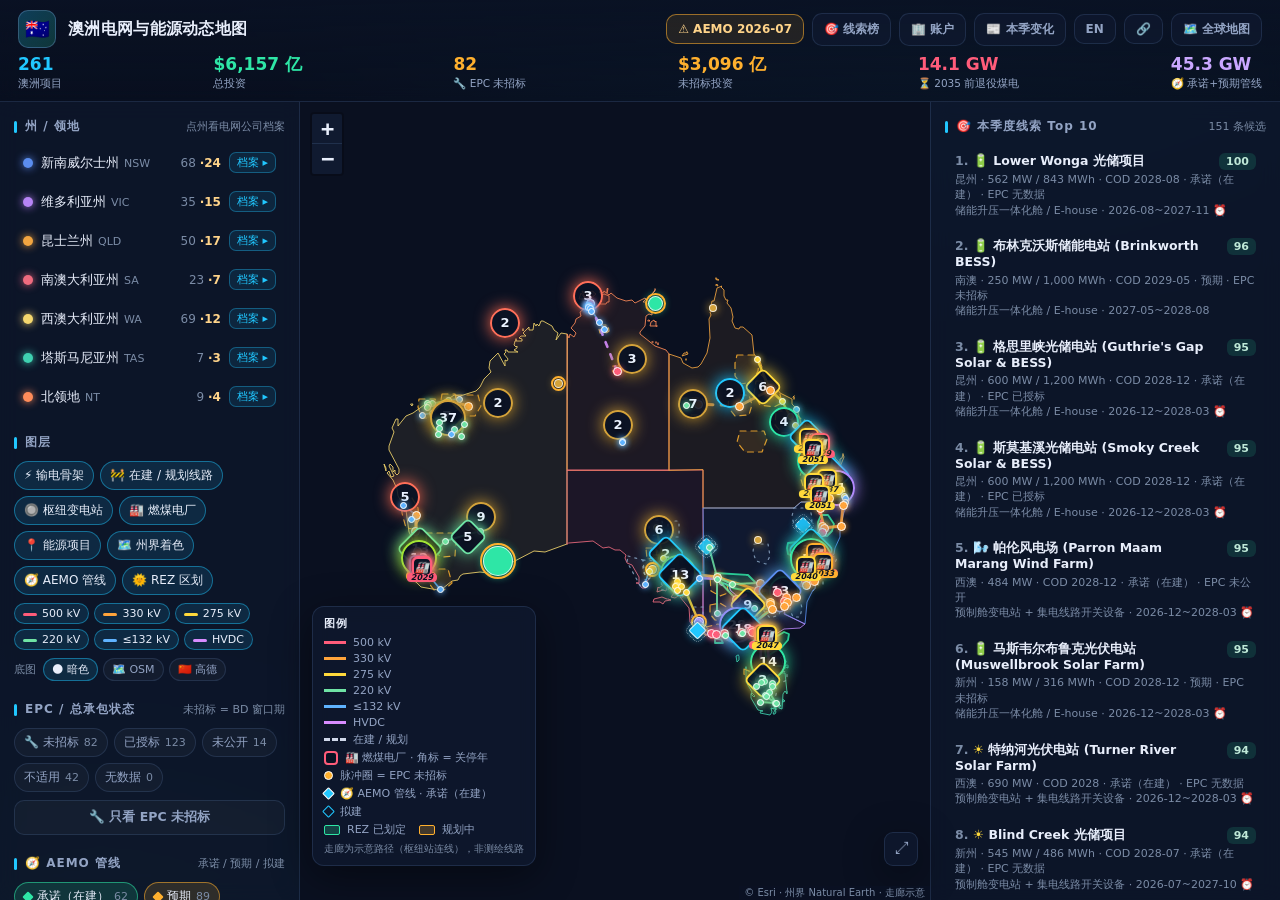
==== commit f1e3e1a5: "澳洲地图：📋 线索本地跟进（轻量 CRM）——状态 / 负责人 / 下次动作 / 备注存本机，备份恢复、CSV 跟进列、我的线索筛选、到期提醒 - 管线卡片新增 📋 跟进条：待联系 / 已联系 / 已" ====
--- a/au.html
+++ b/au.html
@@ -138,6 +138,8 @@
         <div class="block">
           <div class="block-title" id="t-leads">🎯 本季度线索 Top 10 <span class="count" id="leads-sum"></span></div>
           <div class="opp-list" id="lead-list"></div>
+          <!-- 📋 本机跟进汇总：跟进中 N · 7 天内到期 M（有记录才显示；点击 → 我的线索筛选） -->
+          <div class="track-sum" id="track-sum" hidden></div>
           <button class="btn-more" id="btn-leads-more">查看 Top 50 / 导出 CSV ▸</button>
         </div>
         <div class="block">
--- a/css/au.css
+++ b/css/au.css
@@ -155,6 +155,25 @@
 .chip.pq-win.on { background: rgba(255,176,46,0.14); border-color: rgba(255,176,46,0.55); color: #ffd48a; }
 .chip.pq-hot.on { background: rgba(255,92,122,0.14); border-color: rgba(255,92,122,0.5); color: #ffb3c1; }
 .chip.pq-up.on { background: rgba(46,230,166,0.14); border-color: rgba(46,230,166,0.55); color: #bfe9d8; }
+.chip.pq-mine.on { background: rgba(201,167,255,0.16); border-color: rgba(201,167,255,0.6); color: #e2d2ff; }
+/* 📋 线索跟进（本地 CRM）：卡片里的记录条 + 状态标签 + 右栏汇总 */
+.card .d-track { margin: 10px 14px 0; padding: 9px 11px; border-radius: 10px; background: rgba(201,167,255,0.08); border: 1px solid rgba(201,167,255,0.32); font-size: 12.5px; }
+.card .d-track .dt-h { display: flex; align-items: center; gap: 6px; flex-wrap: wrap; margin-bottom: 7px; }
+.card .d-track .dt-h .dp-tag { color: #e2d2ff; } .card .d-track .dt-h small { color: var(--txt-faint); font-size: 11px; }
+.card .d-track .dt-row { display: grid; grid-template-columns: 1.2fr 1fr 1.1fr; gap: 6px; margin-bottom: 6px; }
+.card .d-track select, .card .d-track input, .card .d-track textarea { width: 100%; min-width: 0; padding: 7px 8px; font-size: 12.5px; color: var(--txt); background: rgba(255,255,255,0.05); border: 1px solid var(--border); border-radius: 8px; font-family: inherit; color-scheme: dark; outline: none; }
+.card .d-track select:focus, .card .d-track input:focus, .card .d-track textarea:focus { border-color: #c9a7ff; }
+.card .d-track textarea { resize: vertical; min-height: 44px; display: block; }
+.card .d-track .dt-act { display: flex; gap: 6px; align-items: center; flex-wrap: wrap; margin-top: 6px; }
+.card .d-track .dt-act button { padding: 7px 11px; font-size: 12px; font-weight: 700; color: var(--txt); background: rgba(201,167,255,0.16); border: 1px solid rgba(201,167,255,0.5); border-radius: 9px; cursor: pointer; }
+.card .d-track .dt-act button:hover { background: rgba(201,167,255,0.28); }
+.card .d-track .dt-act small { color: var(--txt-faint); font-size: 10.5px; flex: 1 1 100%; }
+.tag.tr-todo { color: #e2d2ff; border-color: rgba(201,167,255,0.5); background: rgba(201,167,255,0.12); }
+.tag.tr-contacted { color: #9fe3ff; border-color: rgba(33,199,255,0.5); background: rgba(33,199,255,0.12); }
+.tag.tr-quoted { color: #ffd48a; border-color: rgba(255,176,46,0.5); background: rgba(255,176,46,0.12); }
+.tag.tr-won { color: #bfe9d8; border-color: rgba(46,230,166,0.5); background: rgba(46,230,166,0.12); }
+.tag.tr-lost, .tag.tr-skip { color: var(--txt-dim); }
+.track-sum { margin-top: 6px; font-size: 12px; color: #e2d2ff; } .track-sum .d-link { color: #e2d2ff; cursor: pointer; text-decoration: underline dotted; }
 /* 底图切换行 */
 .bm-row .bm-lab { font-size: 11px; color: var(--txt-faint); align-self: center; margin-right: 2px; }
 /* 州档案长文要点列表（clampList）：默认只展开前几条 */
@@ -301,6 +320,8 @@
     transform: translateY(12px); padding-bottom: env(safe-area-inset-bottom, 0px); overscroll-behavior: contain; }
   .card.show { transform: translateY(0); }
   .card .d-close, .card .d-share { width: 36px; height: 36px; }
+  .card .d-track .dt-row { grid-template-columns: 1fr 1fr; } .card .d-track .dt-row select { grid-column: 1 / -1; }
+  .card .d-track select, .card .d-track input, .card .d-track textarea { font-size: 15px; padding: 10px 10px; }
   .map-legend:not(.inline) { display: none; }
   .map-legend.inline { display: block; }
   /* 触控目标 ≥44px：筛选芯片 / 州行 / 档案钮 / 品类行 / 开关 / 搜索框 / 列表行 */
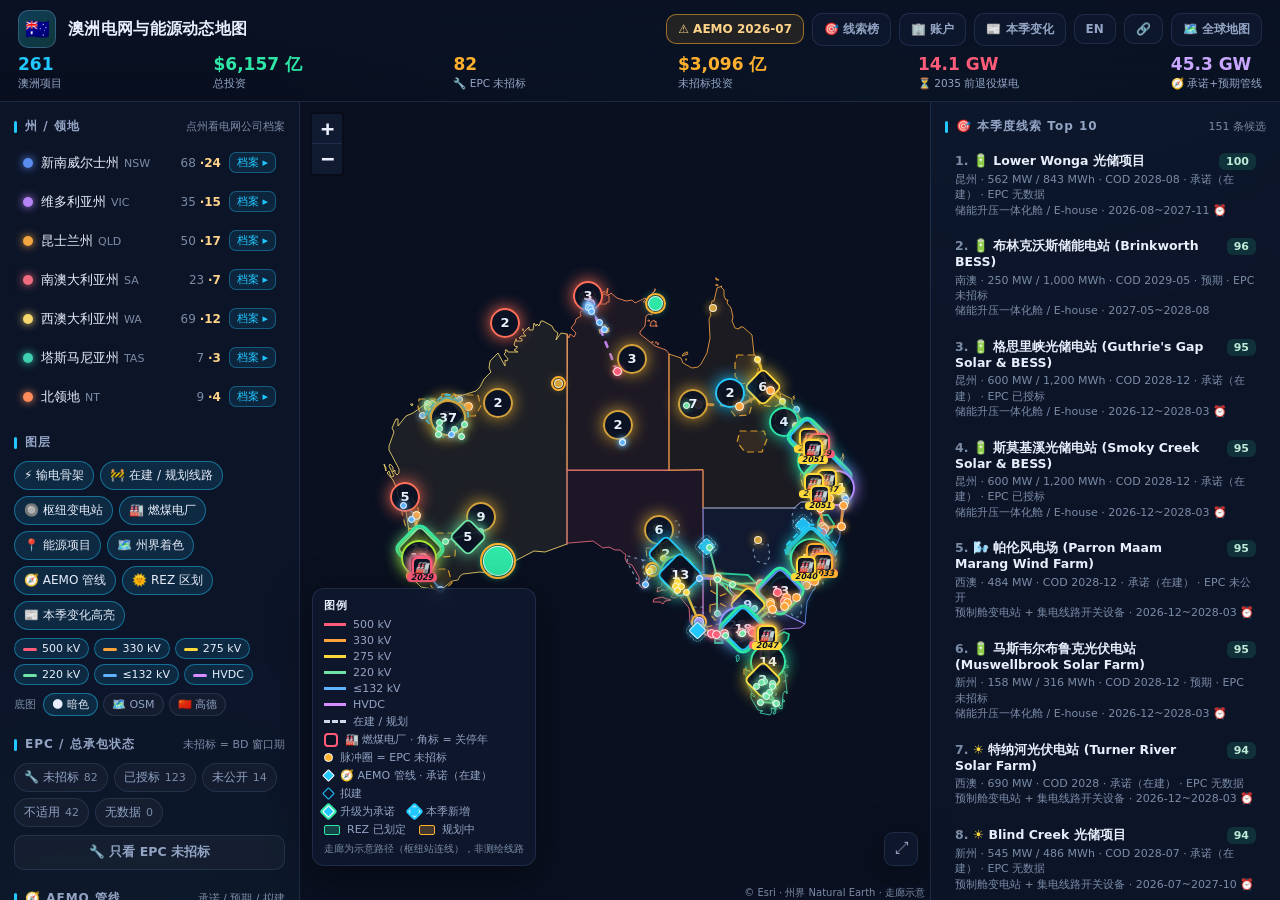
==== commit 406e6e4a: "澳洲地图：🗓️ COD 时间轴（拖动 / ▶ 逐年播放）· 📰 本季变化地图高亮（升级 / 新增，聚合气泡同步）· 📸 州海报 PNG（1080×1620 信息图） - 左栏 🧭 管线块新增 COD " ====
--- a/au.html
+++ b/au.html
@@ -79,6 +79,7 @@
             <button class="chip on" data-layer="fill" aria-pressed="true">🗺️ 州界着色</button>
             <button class="chip on" data-layer="pipe" aria-pressed="true">🧭 AEMO 管线</button>
             <button class="chip on" data-layer="rez" aria-pressed="true">🌞 REZ 区划</button>
+            <button class="chip on" data-layer="changes" aria-pressed="true">📰 本季变化高亮</button>
           </div>
           <div class="kv-row" id="kv-chips" role="group" aria-label="电压等级"></div>
           <!-- 底图：暗色 Esri / OSM / 高德（大陆访客按时区默认高德；au.js 填充） -->
@@ -97,6 +98,12 @@
           <div class="chip-row" id="pl-fuel-chips" style="margin-top:6px"></div>
           <!-- BD 快捷筛选：⏰ 采购窗口进行中 / 🔥 线索分 ≥75 / ⬆️ 本季升级为承诺（au.js 填充，计数 = 当前基础筛选下） -->
           <div class="chip-row" id="pl-quick-chips" style="margin-top:6px" role="group" aria-label="BD 快捷筛选"></div>
+          <!-- 🗓️ COD 时间轴：按预期投运年份累计显示管线，拉到最右 = 全部；▶ 从今年起逐年播放（范围由 au.js 按数据设定） -->
+          <div class="cod-row" id="cod-row">
+            <button class="chip cod-play" id="cod-play" aria-pressed="false" aria-label="播放 COD 时间轴">▶</button>
+            <input type="range" id="cod-range" min="2026" max="2035" step="1" value="2035" aria-label="COD 截止年份">
+            <span class="cod-lab" id="cod-lab">全部年份</span>
+          </div>
           <div class="chip-row" id="pl-owner-row" style="margin-top:6px" hidden><button class="chip on owner-pill" id="pl-owner-pill" aria-pressed="true" title="清除业主筛选"></button></div>
         </div>
         <div class="block">
@@ -126,6 +133,8 @@
       <main class="map-wrap">
         <div id="map" role="region" aria-label="澳洲能源地图"></div>
         <div class="map-legend" id="map-legend"></div>
+        <!-- ▶ COD 时间轴播放时的大字年份 -->
+        <div class="cod-ticker" id="cod-ticker" hidden aria-live="polite"></div>
         <div class="card" id="card" role="region" aria-label="详情卡"></div>
         <button class="fab fab-l" id="fab-filters" aria-label="展开 / 收起筛选" aria-expanded="false">🔍 筛选</button>
         <button class="fab fab-r" id="fab-dash" aria-label="展开 / 收起看板" aria-expanded="false">📊 看板</button>
--- a/css/au.css
+++ b/css/au.css
@@ -333,19 +333,38 @@
   .search input { padding: 12px 12px 12px 34px; font-size: 15px; }   /* ≥16px 才不触发 iOS 自动放大，15px + viewport 已够 */
   .row { padding: 10px 9px; }
   .bar-row { min-height: 36px; }
+  .cod-row input[type=range] { height: 44px; }
+  .cod-ticker { top: 10px; font-size: 34px; }
 }
 @media (min-width: 901px) { .drawer-backdrop { display: none !important; } }
-@media (prefers-reduced-motion: reduce) { .au-building, .mk .dot.is-open::after { animation: none; } .card, .panel { transition: none; } }
+@media (prefers-reduced-motion: reduce) { .au-building, .mk .dot.is-open::after, .pl-mk i.is-up::after, .pl-mk i.is-year::before { animation: none; } .card, .panel { transition: none; } }
 
 /* ---------- 🧭 AEMO 管线标记（菱形；承诺实心 / 预期虚线边 / 拟建空心）---------- */
 .pl-mk { background: transparent; border: none; }
-.pl-mk i { display: block; width: 100%; height: 100%; transform: rotate(45deg); background: var(--c); border: 1.5px solid rgba(255,255,255,0.85); box-shadow: 0 0 8px var(--c), 0 0 3px rgba(0,0,0,0.7); cursor: pointer; border-radius: 2px; }
+.pl-mk i { display: block; position: relative; width: 100%; height: 100%; transform: rotate(45deg); background: var(--c); border: 1.5px solid rgba(255,255,255,0.85); box-shadow: 0 0 8px var(--c), 0 0 3px rgba(0,0,0,0.7); cursor: pointer; border-radius: 2px; }
+/* 📰 本季变化高亮：升级为承诺 = 绿色脉冲框，新增 = 青色虚线框；▶ 播放时当年投运 = 闪白框 */
+.pl-mk i.is-up::after { content: ''; position: absolute; inset: -5px; border: 2px solid #2ee6a6; border-radius: 3px; animation: mkpulse 2.4s ease-out infinite; }
+.pl-mk i.is-added::after { content: ''; position: absolute; inset: -4px; border: 1.5px dashed #21c7ff; border-radius: 3px; }
+.pl-mk i.is-year::before { content: ''; position: absolute; inset: -6px; border: 2px solid #fff; border-radius: 3px; animation: mkpulse 1.1s ease-out infinite; }
+.map-legend .lg-row i.dia.up { box-shadow: 0 0 0 2px #2ee6a6; } .map-legend .lg-row i.dia.added { box-shadow: 0 0 0 2px #21c7ff; border-style: dashed; }
+/* 🗓️ COD 时间轴 */
+.cod-row { display: flex; align-items: center; gap: 8px; margin-top: 8px; }
+.cod-row .cod-play { flex: none; padding: 5px 10px; min-width: 34px; }
+.cod-row .cod-play.on { color: #ffd48a; background: rgba(255,176,46,0.16); border-color: rgba(255,176,46,0.6); }
+.cod-row input[type=range] { flex: 1; min-width: 0; accent-color: var(--accent); height: 24px; margin: 0; }
+.cod-row .cod-lab { font-size: 11px; color: var(--txt-faint); white-space: nowrap; max-width: 46%; overflow: hidden; text-overflow: ellipsis; font-variant-numeric: tabular-nums; }
+.cod-ticker { position: absolute; left: 50%; top: 14px; transform: translateX(-50%); z-index: 650; padding: 4px 18px; font-size: 46px; font-weight: 900; letter-spacing: 2px; color: #fff; text-align: center; text-shadow: 0 0 18px rgba(33,199,255,0.8), 0 2px 8px rgba(0,0,0,0.7); pointer-events: none; font-variant-numeric: tabular-nums; line-height: 1; }
+.cod-ticker[hidden] { display: none; }
+.cod-ticker small { display: block; margin-top: 4px; font-size: 12px; font-weight: 600; color: var(--txt-dim); letter-spacing: 1px; text-shadow: none; }
 .pl-mk i.anticipated { border-style: dashed; opacity: .92; }
 .pl-mk i.proposed { background: rgba(10,18,36,0.75); box-shadow: 0 0 6px var(--c); border-color: var(--c); }
 .pl-mk i.approx { outline: 1px dotted rgba(255,255,255,0.5); outline-offset: 2px; }
 .mkc.pl { border-radius: 6px; transform: rotate(45deg); }
 .mkc.pl b { transform: rotate(-45deg); }
 .mkc.pl:hover { transform: rotate(45deg) scale(1.08); }
+.mkc.pl.up { box-shadow: 0 0 0 3px #2ee6a6, 0 0 16px var(--c); }
+.mkc.pl.added { box-shadow: 0 0 0 2px #21c7ff, 0 0 16px var(--c); outline: 2px dashed #21c7ff; outline-offset: 3px; }
+.mkc.pl.yr { box-shadow: 0 0 0 3px #fff, 0 0 20px #fff; }
 .chip .fi { display: inline-block; width: 8px; height: 8px; transform: rotate(45deg); background: var(--c); margin-right: 5px; vertical-align: middle; border-radius: 1px; }
 .chip.pls-committed.on { background: rgba(46,230,166,0.14); border-color: rgba(46,230,166,0.55); }
 .chip.pls-anticipated.on { background: rgba(255,176,46,0.14); border-color: rgba(255,176,46,0.55); }
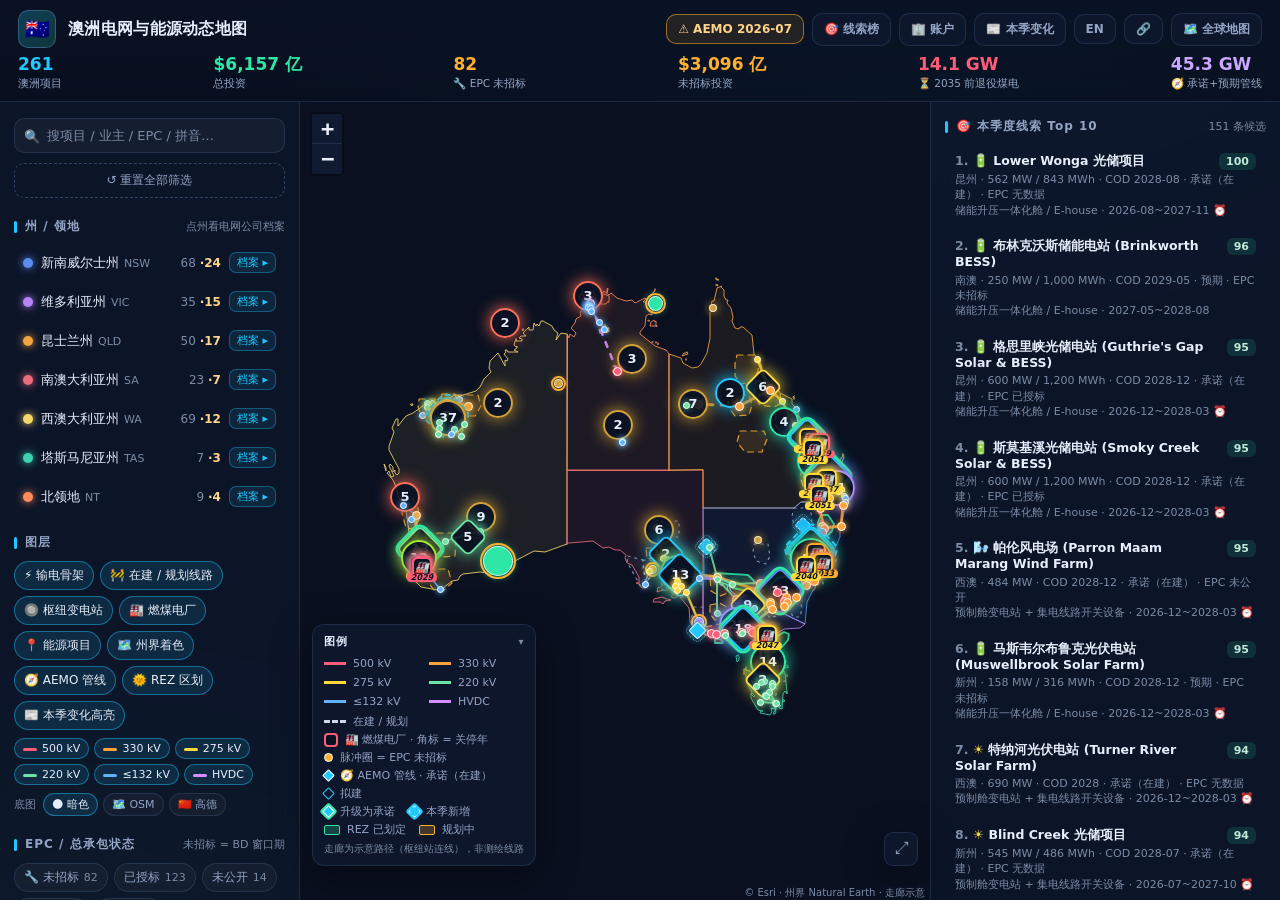
==== commit ad50ee19: "澳洲地图顶栏 KPI 不再被 📅 AEMO 胶囊盖住 + 电脑端 / 手机端六处布局优化 顶栏：去副标 / KPI 换行改由 au.js fitTopbar() 按内容实测切换（.topbar.no-" ====
--- a/au.html
+++ b/au.html
@@ -20,7 +20,7 @@
   <link rel="stylesheet" href="lib/leaflet.css">
   <link rel="stylesheet" href="lib/MarkerCluster.css">
   <link rel="stylesheet" href="lib/MarkerCluster.Default.css">
-  <link rel="stylesheet" href="css/au.css?v=4">
+  <link rel="stylesheet" href="css/au.css?v=8">
 </head>
 <body>
   <!-- 首屏加载态：底图瓦片到位（或超时）后淡出 -->
@@ -64,6 +64,11 @@
       <!-- 左：筛选 -->
       <aside class="panel left" id="left-panel" aria-label="筛选面板">
         <div class="drawer-head"><span class="drawer-handle" aria-hidden="true"></span><span class="drawer-title" id="drawer-title-l">🔍 筛选</span><button class="drawer-close" id="drawer-close-l" aria-label="收起筛选面板">✕ 收起</button></div>
+        <!-- 搜索 + 重置放最前（与全球地图一致）：原先在面板最底，手机抽屉 / 768 高的笔记本要滑过 ~1000px 才摸得到 -->
+        <div class="block">
+          <div class="search"><span class="ico">🔍</span><input id="q" type="search" placeholder="搜项目 / 业主 / EPC / 拼音…" aria-label="搜索项目"></div>
+          <button class="btn-reset" id="btn-reset">↺ 重置全部筛选</button>
+        </div>
         <div class="block">
           <div class="block-title" id="t-states">州 / 领地 <span class="count" id="states-hint">点州看电网公司档案</span></div>
           <div class="state-list" id="state-list"></div>
@@ -122,10 +127,6 @@
             <button class="chip" data-preset="future" aria-pressed="false">未来 2027+</button>
           </div>
         </div>
-        <div class="block">
-          <div class="search"><span class="ico">🔍</span><input id="q" type="search" placeholder="搜项目 / 业主 / EPC / 拼音…" aria-label="搜索项目"></div>
-          <button class="btn-reset" id="btn-reset">↺ 重置全部筛选</button>
-        </div>
         <div class="credit">数据：AEMO Generation Information（2026-07，季度差异见 📰 本季变化）+ KCI · AEMO ISP · TNSP/DNSP 规划报告 · 业主公告 · 自建项目库 · 州界 Natural Earth · 地名 Australian Postcodes（走廊为示意，非测绘线路；管线示意坐标按所在地 / 接入站放置）</div>
       </aside>
 
@@ -195,35 +196,10 @@
   <!-- 库（Leaflet + 聚合）-->
   <script defer src="lib/leaflet.js"></script>
   <script defer src="lib/leaflet.markercluster.js"></script>
-  <!-- 数据层（与 index.html 同序）-->
+  <!-- 数据层：只加载 data.js（META / CATEGORIES / STATUS）+ 预生成的澳洲项目切片（scripts/build-au-slice.js 按 index.html 的真实数据链
+       用 util.buildProjects 同口径装配后筛出澳洲项目；改了 js/data*.js 要重跑，CI --check 防漂移）——省掉 ≈4 MB 全球数据链 -->
   <script defer src="js/data.js"></script>
-  <script defer src="js/data-extra.js"></script>
-  <script defer src="js/data-brazil.js"></script>
-  <script defer src="js/data-mideast.js"></script>
-  <script defer src="js/data-russia-ca.js"></script>
-  <script defer src="js/data-clients.js"></script>
-  <script defer src="js/data-brazil-future.js"></script>
-  <script defer src="js/data-saudi-future.js"></script>
-  <script defer src="js/data-seasia.js"></script>
-  <script defer src="js/data-africa.js"></script>
-  <script defer src="js/data-oceania.js"></script>
-  <script defer src="js/data-europe.js"></script>
-  <script defer src="js/data-nuclear.js"></script>
-  <script defer src="js/data-northam.js"></script>
-  <script defer src="js/data-southasia.js"></script>
-  <script defer src="js/data-china-future.js"></script>
-  <script defer src="js/data-clients2.js"></script>
-  <script defer src="js/data-refresh2606.js"></script>
-  <script defer src="js/data-refresh2606b.js"></script>
-  <script defer src="js/data-refresh2606c.js"></script>
-  <script defer src="js/data-clients3.js"></script>
-  <script defer src="js/data-mining2607.js"></script>
-  <script defer src="js/data-mining2608.js"></script>
-  <script defer src="js/data-australia2608.js"></script>
-  <script defer src="js/data-clients-mining.js"></script>
-  <script defer src="js/data-refresh2607.js"></script>
-  <script defer src="js/data-refresh2608.js"></script>
-  <script defer src="js/progress.js"></script>
+  <script defer src="js/au-projects.js"></script>
   <script defer src="js/pinyin-map.js"></script>
   <script defer src="js/util.js"></script>
   <!-- 澳洲专属层：州界（Natural Earth）+ 州电网公司档案 + 输电骨架 + 燃煤机组 -->
@@ -234,7 +210,7 @@
   <script defer src="js/au-pipeline.js"></script>
   <script defer src="js/au-rez.js"></script>
   <script defer src="js/au-changes.js"></script>
-  <script defer src="js/au.js?v=5"></script>
+  <script defer src="js/au.js?v=9"></script>
   <!-- PWA：注册 Service Worker（离线 + 重访秒开）。失败静默。 -->
   <script>
     if ('serviceWorker' in navigator) {
--- a/css/au.css
+++ b/css/au.css
@@ -119,7 +119,9 @@
 .leaflet-bar { border: 1px solid var(--border); box-shadow: var(--shadow); }
 .leaflet-control-attribution { background: rgba(10, 18, 36, 0.7) !important; color: var(--txt-faint) !important; font-size: 10px; }
 .leaflet-control-attribution a { color: var(--txt-dim) !important; }
-.leaflet-tooltip.au-tip { background: rgba(12, 20, 40, 0.94); color: var(--txt); border: 1px solid var(--border-strong); border-radius: 10px; box-shadow: var(--shadow); font-size: 12px; line-height: 1.45; padding: 8px 10px; max-width: 280px; white-space: normal; }
+/* 悬浮提示：Leaflet 的 tooltip 面板没有宽度，white-space:normal 时绝对定位的提示框会按 0 宽容器「收缩到最小内容」——
+   一个字一行、竖成一条（州面 / REZ 面提示曾 46px 宽 × 261px 高）。width:max-content 按内容撑开、再用 max-width 换行。 */
+.leaflet-tooltip.au-tip { background: rgba(12, 20, 40, 0.94); color: var(--txt); border: 1px solid var(--border-strong); border-radius: 10px; box-shadow: var(--shadow); font-size: 12px; line-height: 1.45; padding: 8px 10px; width: max-content; max-width: 300px; white-space: normal; }
 .leaflet-tooltip.au-tip::before { display: none; }
 .leaflet-interactive.au-line { cursor: pointer; }
 .au-building { animation: auflow 1.2s linear infinite; }
@@ -185,7 +187,13 @@
 
 /* 图例 */
 .map-legend { position: absolute; left: 12px; bottom: 34px; z-index: 500; background: var(--panel); border: 1px solid var(--border); border-radius: 12px; padding: 9px 11px; font-size: 11px; color: var(--txt-dim); backdrop-filter: blur(8px); box-shadow: var(--shadow); max-width: 240px; }
-.map-legend .lg-h { font-weight: 700; color: var(--txt); margin-bottom: 5px; letter-spacing: .5px; }
+/* 标题是按钮：点击折叠成一枚「图例 ▸」胶囊（au.js 记在 localStorage au.legend.v1）——16 行图例在 1366×768 笔记本上盖住西南角的聚合点 */
+.map-legend .lg-h { display: flex; align-items: center; gap: 6px; width: 100%; margin: 0 0 5px; padding: 0; border: 0; background: none; font: inherit; font-weight: 700; color: var(--txt); letter-spacing: .5px; text-align: left; cursor: pointer; }
+.map-legend .lg-h .lg-caret { margin-left: auto; font-size: 10px; color: var(--txt-faint); transition: transform .15s; }
+.map-legend.collapsed .lg-h { margin-bottom: 0; } .map-legend.collapsed .lg-h .lg-caret { transform: rotate(-90deg); }
+.map-legend.collapsed .lg-body { display: none; }
+.map-legend.inline .lg-h { cursor: default; } .map-legend.inline .lg-h .lg-caret { display: none; }
+.map-legend .lg-kv { display: grid; grid-template-columns: 1fr 1fr; gap: 0 10px; }   /* 电压等级两列：图例矮 5 行 */
 .map-legend .lg-row { display: flex; align-items: center; gap: 7px; margin: 3px 0; }
 .map-legend .lg-row i { width: 22px; height: 0; border-top: 3px solid var(--c); flex: none; }
 .map-legend .lg-row i.dash { border-top-style: dashed; }
@@ -200,7 +208,7 @@
 .fab-l { left: max(12px, env(safe-area-inset-left, 0px)); } .fab-r { right: max(12px, env(safe-area-inset-right, 0px)); }
 
 /* ---------- 详情卡（项目 / 燃煤电厂 / 州档案 / 线路 共用一个槽位）---------- */
-.card { position: absolute; right: 12px; top: 12px; z-index: 700; width: 380px; max-width: calc(100% - 24px); max-height: calc(100% - 60px); overflow-y: auto;
+.card { position: absolute; right: 12px; top: 12px; z-index: 1010;   /* > Leaflet 控件层 1000：窄屏底部卡片不再被版权条 / 缩放钮压住 */ width: 380px; max-width: calc(100% - 24px); max-height: calc(100% - 84px); overflow-y: auto;   /* 底边留 84px：桌面 ⤢ 复位钮 / ≤1180 的 📊 浮钮不被卡片压住 */
   background: var(--panel-solid); border: 1px solid var(--border-strong); border-radius: var(--radius); box-shadow: var(--shadow);
   opacity: 0; transform: translateY(-8px); pointer-events: none; transition: opacity .18s, transform .18s; scrollbar-width: thin; }
 .card.show { opacity: 1; transform: translateY(0); pointer-events: auto; }
@@ -284,13 +292,45 @@
 .toast.show { opacity: 1; transform: translateX(-50%) translateY(0); }
 
 /* ---------- 响应式 ----------
-   断点：≤1500 顶栏去副标、KPI 收紧（1440 笔记本单行放得下）；≤1300 KPI 换到第二行；≤1180 两侧栏收窄；
-   ≤900 手机：顶栏两行（标题 + 📊 数据开关 / 横向可滑的操作条）、KPI 默认收起、两侧栏改底部抽屉、卡片改底部半屏。 */
-@media (max-width: 1500px) { .brand .sub { display: none; } .kpis { gap: 12px; } .kpi .num { font-size: 17px; } }
-@media (max-width: 1300px) { .topbar { flex-wrap: wrap; gap: 8px 14px; } .kpis { order: 3; width: 100%; justify-content: space-between; margin-left: 0; } .kpi { text-align: left; } .top-actions { margin-left: auto; } }
-@media (max-width: 1180px) { .body { grid-template-columns: 270px 1fr 310px; } }
+   顶栏「副标 → 去副标 → KPI 换到第二行」三档不按视口断点，而由 au.js fitTopbar() 按内容实测切换（.topbar.no-sub / .topbar.kpi-wrap）：
+   中英文标签、按钮数、系统字体都会改变顶栏内容宽度，媒体查询断点总有某种组合让最后一个 KPI 滑到 📅 AEMO 胶囊底下
+   （旧断点 ≤1500 去副标 / ≤1400 换行：中文 1501–1680px、英文 1401–1920px 都中招，因为 .kpis 的 min-width:0 让 nowrap 的 KPI 溢出到操作条底下）；
+   ≤1180 两侧栏收窄；≤900 手机：顶栏两行（标题 + 📊 数据开关 / 横向可滑的操作条）、KPI 默认收起、两侧栏改底部抽屉、卡片改底部半屏。 */
+@media (min-width: 901px) {
+  .topbar.no-sub .brand .sub { display: none; }
+  .topbar.no-sub .brand { flex-shrink: 0; }   /* 去副标后标题不再参与收缩：空间不够时只有 .kpis 溢出，fitTopbar 才量得准 */
+  .topbar.no-sub .kpis { gap: 12px; } .topbar.no-sub .kpi .num { font-size: 17px; }
+  .topbar.kpi-wrap { flex-wrap: wrap; gap: 8px 14px; }
+  .topbar.kpi-wrap .brand { flex-shrink: 1; }
+  .topbar.kpi-wrap .kpis { order: 3; width: 100%; justify-content: space-between; margin-left: 0; }
+  .topbar.kpi-wrap .kpi { text-align: left; }
+  .topbar.kpi-wrap .top-actions { margin-left: auto; }
+}
+/* ≤1180（iPad 横屏等）：三栏只剩 444px 地图、图例盖住半张图 → 右侧看板改成右侧抽屉（📊 看板浮钮），左栏保留 */
+@media (max-width: 1180px) {
+  .body { grid-template-columns: 270px 1fr; }
+  .drawer-head { display: flex; align-items: center; justify-content: center; position: sticky; top: 0; z-index: 2; margin: 0 -14px 10px; padding: 8px 14px 6px; background: rgba(12, 20, 40, 0.97); border-bottom: 1px solid var(--border); }
+  .drawer-head .drawer-handle { position: absolute; top: 6px; left: 50%; width: 38px; height: 4px; margin-left: -19px; border-radius: 2px; background: var(--border-strong); }
+  .drawer-head .drawer-title { flex: 1; font-size: 13px; font-weight: 700; color: var(--txt-dim); padding-top: 8px; }
+  .drawer-head .drawer-close { margin-top: 8px; padding: 8px 12px; min-height: 36px; font-size: 12.5px; font-weight: 700; color: var(--txt); background: rgba(255,255,255,0.06); border: 1px solid var(--border-strong); border-radius: 999px; cursor: pointer; }
+  .drawer-backdrop { position: fixed; inset: 0; z-index: 1050; background: rgba(4, 8, 18, 0.45); }
+  .drawer-backdrop.show { display: block; }
+  /* 抽屉 z 高于 Leaflet 控件层（1000）：横屏抽屉顶到地图顶部时不再被缩放钮压住 */
+  .panel.right { position: fixed; top: 0; right: 0; bottom: 0; width: min(380px, 86%); z-index: 1100; border: none; border-left: 1px solid var(--border-strong); box-shadow: var(--shadow);
+    transform: translateX(104%); transition: transform .22s; background: rgba(12, 20, 40, 0.97); padding: 0 14px calc(28px + env(safe-area-inset-bottom, 0px)); overscroll-behavior: contain; }
+  .panel.right.open { transform: none; }
+  .fab-r { display: block; }
+  .app.drawer-open .fab { display: none; }
+  /* ⤢ 复位钮让开右下角的 📊 浮钮：挪到缩放控件下方 */
+  .home { right: auto; bottom: auto; left: 10px; top: 84px; }
+}
+@media (min-width: 901px) and (max-width: 1180px) {
+  .panel.left .drawer-head { display: none; }
+  .panel.right .drawer-head .drawer-handle { display: none; }
+  .panel.right .drawer-head .drawer-title, .panel.right .drawer-head .drawer-close { padding-top: 0; margin-top: 0; }
+}
 @media (max-width: 900px) {
-  .topbar { gap: 6px 8px; padding: 6px 10px; padding-top: calc(6px + env(safe-area-inset-top, 0px)); }
+  .topbar { flex-wrap: wrap; gap: 6px 8px; padding: 6px 10px; padding-top: calc(6px + env(safe-area-inset-top, 0px)); }   /* 两行：标题 + 📊 数据 / 操作条（以前靠 ≤1400 的 flex-wrap，那条规则已改成 .kpi-wrap 类） */
   .brand { flex: 1 1 auto; gap: 9px; } .brand .logo { width: 30px; height: 30px; font-size: 16px; } .brand h1 { font-size: 15px; }
   .kpi-toggle { display: inline-flex; align-items: center; gap: 4px; flex: none; }
   .kpi-toggle[aria-expanded="true"] { color: var(--accent); border-color: var(--accent); }
@@ -299,22 +339,20 @@
   .kpi { flex: 1 0 30%; text-align: left; } .kpi .num { font-size: 16px; }
   .top-actions { order: 2; width: 100%; flex-wrap: nowrap; overflow-x: auto; scrollbar-width: none; -webkit-overflow-scrolling: touch; margin-left: 0; padding-bottom: 1px; }
   .top-actions::-webkit-scrollbar { display: none; }
+  /* 右缘渐隐提示「还能往右滑」（EN / 🔗 / 🗺️ 全球地图 藏在屏外）；末尾加一个空位，滑到底时最后一个按钮不被渐隐吃掉 */
+  .top-actions { -webkit-mask-image: linear-gradient(90deg, #000 calc(100% - 28px), transparent); mask-image: linear-gradient(90deg, #000 calc(100% - 28px), transparent); }
+  .top-actions::after { content: ''; flex: none; width: 22px; }
+  .brand .sub { display: none; }
   .tbtn { flex: none; padding: 9px 11px; min-height: 36px; }
   .body { grid-template-columns: 1fr; }
   /* 底部抽屉：固定定位、带把手与关闭钮、遮罩点击即关；z 高于浮钮（浮钮在抽屉打开时隐藏） */
-  .panel { position: fixed; left: 0; right: 0; bottom: 0; max-height: 72vh; max-height: 72dvh; z-index: 900; border: none; border-top: 1px solid var(--border-strong); border-radius: 16px 16px 0 0;
+  /* 两侧栏都改成底部抽屉（选择器写成 .panel.left/.panel.right 以压过 ≤1180 的右侧抽屉规则）；把手 / 关闭钮 / 遮罩样式见 ≤1180 区块 */
+  .panel.left, .panel.right { position: fixed; top: auto; left: 0; right: 0; bottom: 0; width: auto; max-height: 72vh; max-height: 72dvh; z-index: 1100; border: none; border-top: 1px solid var(--border-strong); border-radius: 16px 16px 0 0;
     transform: translateY(105%); transition: transform .22s; background: rgba(12, 20, 40, 0.97); padding: 0 14px calc(28px + env(safe-area-inset-bottom, 0px)); overscroll-behavior: contain; }
-  .panel.open { transform: translateY(0); }
-  .drawer-head { display: flex; align-items: center; justify-content: center; position: sticky; top: 0; z-index: 2; margin: 0 -14px 10px; padding: 8px 14px 6px; background: rgba(12, 20, 40, 0.97); border-bottom: 1px solid var(--border); }
-  .drawer-head .drawer-handle { position: absolute; top: 6px; left: 50%; width: 38px; height: 4px; margin-left: -19px; border-radius: 2px; background: var(--border-strong); }
-  .drawer-head .drawer-title { flex: 1; font-size: 13px; font-weight: 700; color: var(--txt-dim); padding-top: 8px; }
-  .drawer-head .drawer-close { margin-top: 8px; padding: 8px 12px; min-height: 36px; font-size: 12.5px; font-weight: 700; color: var(--txt); background: rgba(255,255,255,0.06); border: 1px solid var(--border-strong); border-radius: 999px; cursor: pointer; }
-  .drawer-backdrop { position: fixed; inset: 0; z-index: 850; background: rgba(4, 8, 18, 0.45); }
-  .drawer-backdrop.show { display: block; }
+  .panel.left.open, .panel.right.open { transform: translateY(0); }
   .fab { display: block; }
   .app.drawer-open .fab, .app.card-open .fab { display: none; }
-  /* 复位钮挪到缩放控件下方（右下角让给 📊 看板浮钮；横屏时两者曾重叠） */
-  .home { right: auto; bottom: auto; left: 10px; top: 84px; width: 34px; height: 34px; }
+  .home { width: 34px; height: 34px; }
   /* 详情卡改成底部半屏：不再压住缩放控件，也不会被抽屉盖住（开卡时抽屉自动收起） */
   .card { left: 0; right: 0; top: auto; bottom: 0; width: auto; max-width: none; max-height: 62vh; max-height: 62dvh; border-radius: 16px 16px 0 0; border-bottom: none;
     transform: translateY(12px); padding-bottom: env(safe-area-inset-bottom, 0px); overscroll-behavior: contain; }
@@ -324,7 +362,18 @@
   .card .d-track select, .card .d-track input, .card .d-track textarea { font-size: 15px; padding: 10px 10px; }
   .map-legend:not(.inline) { display: none; }
   .map-legend.inline { display: block; }
-  /* 触控目标 ≥44px：筛选芯片 / 州行 / 档案钮 / 品类行 / 开关 / 搜索框 / 列表行 */
+  .cod-ticker { top: 10px; font-size: 34px; }
+  /* toast 上移到 🔍/📊 浮钮之上（顶部让给 COD 年份大字与两行顶栏） */
+  .toast { bottom: calc(76px + env(safe-area-inset-bottom, 0px)); max-width: calc(100% - 32px); }
+}
+/* 手机横屏（高 ≤500）：底部半屏卡片只剩 240px 高、还压住缩放钮 → 改成右侧竖卡，用足高度（开卡时浮钮已隐藏） */
+@media (max-width: 900px) and (max-height: 500px) and (orientation: landscape) {
+  .card { left: auto; right: 12px; top: 12px; bottom: auto; width: min(380px, 58%); max-height: calc(100% - 24px); border-radius: var(--radius); border-bottom: 1px solid var(--border-strong); padding-bottom: 0; }
+  .card { transform: translateY(-8px); }
+  .card.show { transform: translateY(0); }
+}
+/* 触控目标 ≥36–44px：窄屏，或任何粗指针（触屏）设备——iPad 横屏 901–1180 走桌面三栏时芯片也要够大 */
+@media (max-width: 900px), (pointer: coarse) {
   .chip { padding: 10px 13px; font-size: 13px; min-height: 40px; }
   .kv-row .chip { padding: 8px 11px; font-size: 12px; min-height: 36px; }
   .state-row { padding: 10px 8px; } .state-row .doc { padding: 8px 11px; font-size: 12px; min-height: 36px; }
@@ -334,9 +383,11 @@
   .row { padding: 10px 9px; }
   .bar-row { min-height: 36px; }
   .cod-row input[type=range] { height: 44px; }
-  .cod-ticker { top: 10px; font-size: 34px; }
-}
-@media (min-width: 901px) { .drawer-backdrop { display: none !important; } }
+  .card .d-close, .card .d-share { width: 36px; height: 36px; }
+  /* 项目圆点最小 8px：触屏加一圈透明命中区（伪元素参与命中测试，不改视觉） */
+  .mk::before, .pl-mk::before, .node-mk::before { content: ''; position: absolute; inset: -9px; border-radius: 50%; }
+}
+@media (min-width: 1181px) { .drawer-backdrop { display: none !important; } }
 @media (prefers-reduced-motion: reduce) { .au-building, .mk .dot.is-open::after, .pl-mk i.is-up::after, .pl-mk i.is-year::before { animation: none; } .card, .panel { transition: none; } }
 
 /* ---------- 🧭 AEMO 管线标记（菱形；承诺实心 / 预期虚线边 / 拟建空心）---------- */
@@ -452,7 +503,7 @@
   .mtable tr.clk:hover td { background: transparent; }
   .mtable td { display: flex; justify-content: space-between; align-items: baseline; gap: 10px; padding: 3px 0; border: none; }
   .mtable td.num, .mtable th.num { text-align: right; }
-  .mtable td::before { content: attr(data-l); color: var(--txt-faint); font-size: 11px; flex: none; min-width: 60px; }
+  .mtable td::before { content: attr(data-l); color: var(--txt-faint); font-size: 11px; flex: none; min-width: 60px; text-align: left; }   /* .num 的 text-align:right 别传给列名 */
   .mtable td:not([data-l])::before, .mtable td[data-l=""]::before { display: none; }
   .mtable td.full { display: block; } .mtable td.full::before { display: none; }
   .mtable td.act { justify-content: flex-start; padding-top: 6px; }
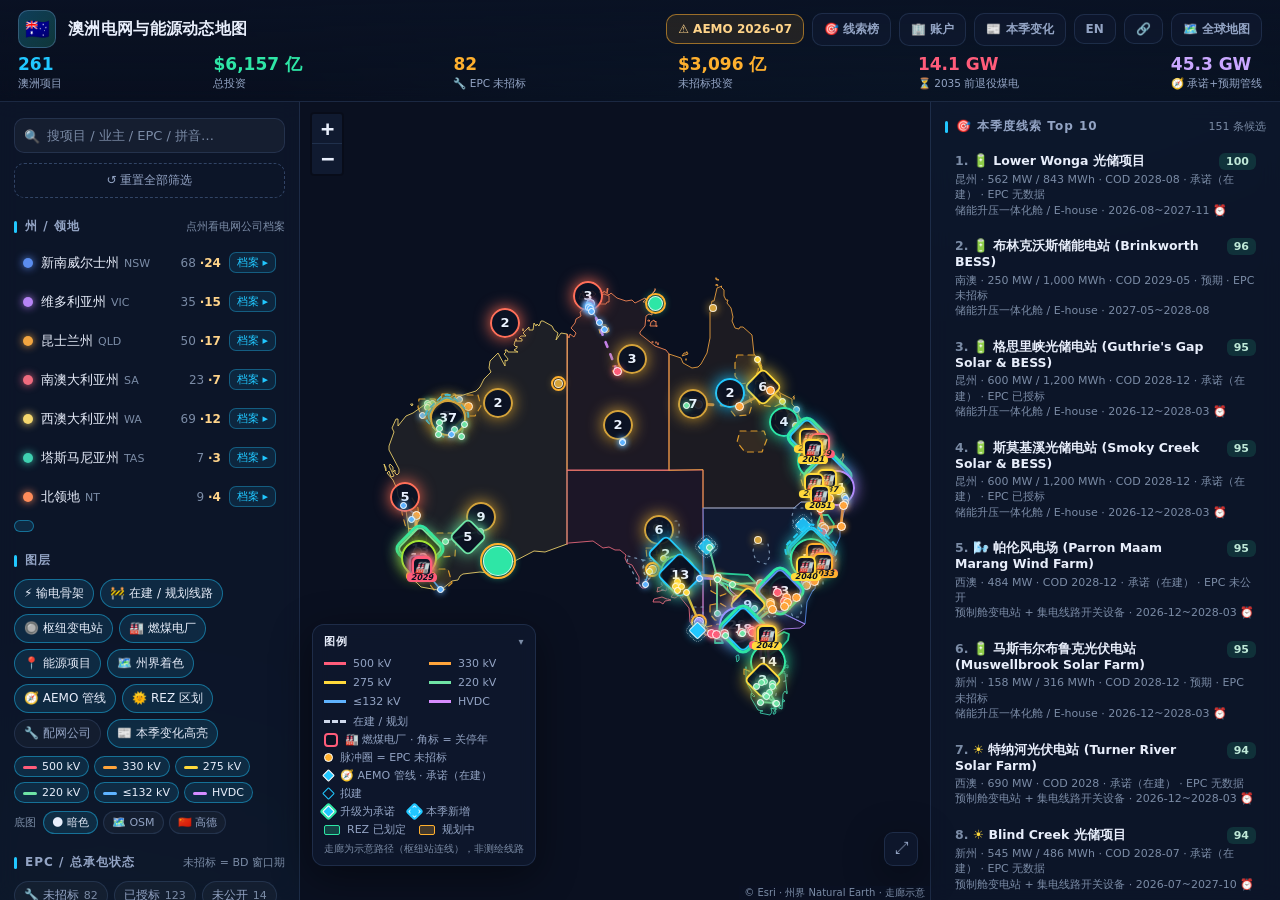
==== commit dedfdbe4: "澳洲地图新增 🔧 配网公司 DNSP 服务范围图层：17 家配网示意边界 × 州面裁剪、项目 / 管线按坐标归属、配网卡片 + 筛选 + 线索榜 / CSV / 州简报列 - 新增 js/au-dns" ====
--- a/au.html
+++ b/au.html
@@ -20,7 +20,7 @@
   <link rel="stylesheet" href="lib/leaflet.css">
   <link rel="stylesheet" href="lib/MarkerCluster.css">
   <link rel="stylesheet" href="lib/MarkerCluster.Default.css">
-  <link rel="stylesheet" href="css/au.css?v=8">
+  <link rel="stylesheet" href="css/au.css?v=9">
 </head>
 <body>
   <!-- 首屏加载态：底图瓦片到位（或超时）后淡出 -->
@@ -72,6 +72,8 @@
         <div class="block">
           <div class="block-title" id="t-states">州 / 领地 <span class="count" id="states-hint">点州看电网公司档案</span></div>
           <div class="state-list" id="state-list"></div>
+          <!-- 🔧 配网筛选胶囊：从配网卡片「只看该配网」进入，点击清除（au.js 填充） -->
+          <div class="chip-row" id="dnsp-row" style="margin-top:6px" hidden><button class="chip on owner-pill" id="dnsp-pill" aria-pressed="true" title="清除配网筛选"></button></div>
         </div>
         <div class="block">
           <div class="block-title" id="t-layers">图层</div>
@@ -84,6 +86,7 @@
             <button class="chip on" data-layer="fill" aria-pressed="true">🗺️ 州界着色</button>
             <button class="chip on" data-layer="pipe" aria-pressed="true">🧭 AEMO 管线</button>
             <button class="chip on" data-layer="rez" aria-pressed="true">🌞 REZ 区划</button>
+            <button class="chip" data-layer="dnsp" aria-pressed="false">🔧 配网公司</button>
             <button class="chip on" data-layer="changes" aria-pressed="true">📰 本季变化高亮</button>
           </div>
           <div class="kv-row" id="kv-chips" role="group" aria-label="电压等级"></div>
@@ -127,7 +130,7 @@
             <button class="chip" data-preset="future" aria-pressed="false">未来 2027+</button>
           </div>
         </div>
-        <div class="credit">数据：AEMO Generation Information（2026-07，季度差异见 📰 本季变化）+ KCI · AEMO ISP · TNSP/DNSP 规划报告 · 业主公告 · 自建项目库 · 州界 Natural Earth · 地名 Australian Postcodes（走廊为示意，非测绘线路；管线示意坐标按所在地 / 接入站放置）</div>
+        <div class="credit">数据：AEMO Generation Information（2026-07，季度差异见 📰 本季变化）+ KCI · AEMO ISP · TNSP/DNSP 规划报告 · 业主公告 · 自建项目库 · 州界 Natural Earth · 地名 Australian Postcodes · 配网范围按各 DNSP 公开网络图手描（走廊 / 配网边界为示意，非测绘线路；管线示意坐标按所在地 / 接入站放置）</div>
       </aside>
 
       <!-- 中：地图 -->
@@ -175,6 +178,10 @@
         <div class="block">
           <div class="block-title" id="t-zones">🌞 可再生能源区 REZ <span class="count" id="zone-sum"></span></div>
           <div class="line-list" id="zone-list"></div>
+        </div>
+        <div class="block">
+          <div class="block-title" id="t-dnsp">🔧 配网公司 DNSP <span class="count" id="dnsp-sum"></span></div>
+          <div class="line-list" id="dnsp-list"></div>
         </div>
         <div class="block">
           <div class="block-title" id="t-mix">📊 当前筛选 · 品类投资</div>
@@ -209,8 +216,9 @@
   <script defer src="js/au-coal.js"></script>
   <script defer src="js/au-pipeline.js"></script>
   <script defer src="js/au-rez.js"></script>
+  <script defer src="js/au-dnsp.js"></script>
   <script defer src="js/au-changes.js"></script>
-  <script defer src="js/au.js?v=9"></script>
+  <script defer src="js/au.js?v=10"></script>
   <!-- PWA：注册 Service Worker（离线 + 重访秒开）。失败静默。 -->
   <script>
     if ('serviceWorker' in navigator) {
--- a/css/au.css
+++ b/css/au.css
@@ -288,7 +288,7 @@
 @keyframes alspin { to { transform: rotate(360deg); } }
 .app-loader .al-text { text-align: center; font-size: 16px; font-weight: 700; color: var(--txt); margin-top: -60px; }
 .app-loader .al-text span { display: block; margin-top: 5px; font-size: 12px; font-weight: 400; color: var(--txt-dim); letter-spacing: 1px; }
-.toast { position: fixed; left: 50%; bottom: 26px; transform: translateX(-50%) translateY(10px); z-index: 3000; padding: 9px 14px; font-size: 13px; color: var(--txt); background: var(--panel-solid); border: 1px solid var(--border-strong); border-radius: 10px; box-shadow: var(--shadow); opacity: 0; transition: all .2s; pointer-events: none; }
+.toast { position: fixed; left: 50%; bottom: 26px; transform: translateX(-50%) translateY(10px); z-index: 3000; width: max-content; max-width: calc(100% - 32px); padding: 9px 14px; font-size: 13px; color: var(--txt); background: var(--panel-solid); border: 1px solid var(--border-strong); border-radius: 10px; box-shadow: var(--shadow); opacity: 0; transition: all .2s; pointer-events: none; }
 .toast.show { opacity: 1; transform: translateX(-50%) translateY(0); }
 
 /* ---------- 响应式 ----------
@@ -512,3 +512,13 @@
   .mtable .chips { justify-content: flex-end; }
   .mtable .nm { text-align: left; }
 }
+
+/* ---------- 🔧 配网公司 DNSP：面 / 地图标签 / 列表色块 / 图例 ----------
+ * 面默认关（全国铺满会压住州面点击），打开后显式区在上、兜底区在下；标签带边框胶囊（深底 + 配网色字，与 REZ 的实心标签区分）；
+ * 右栏 / 州档案 / 卡片里的 .dn-sw 色块对应面色；图例用三色渐变条表示「多色面」。 */
+.au-dnsp { cursor: pointer; }
+.dn-lab { background: transparent; border: none; pointer-events: none; }
+.dn-lab span { display: inline-block; padding: 2px 8px; border-radius: 7px; font-size: 10.5px; font-weight: 800; letter-spacing: .3px; color: var(--c); background: rgba(8,14,30,0.84); border: 1px solid var(--c); box-shadow: 0 1px 6px rgba(0,0,0,0.5); white-space: nowrap; transform: translate(-50%, -50%); }
+.dn-sw { display: inline-block; width: 10px; height: 10px; border-radius: 3px; background: var(--c); vertical-align: -1px; margin-right: 2px; box-shadow: 0 0 0 1px rgba(255,255,255,0.28); flex: none; }
+.row.dn.on { background: rgba(33,199,255,0.10); border-color: rgba(33,199,255,0.45); }
+.map-legend .lg-row i.dnsp { width: 22px; height: 10px; border: none; border-radius: 3px; background: linear-gradient(90deg, #5fb3ff 0 34%, #ff8c5a 34% 67%, #6fe3a5 67%); opacity: .85; }
